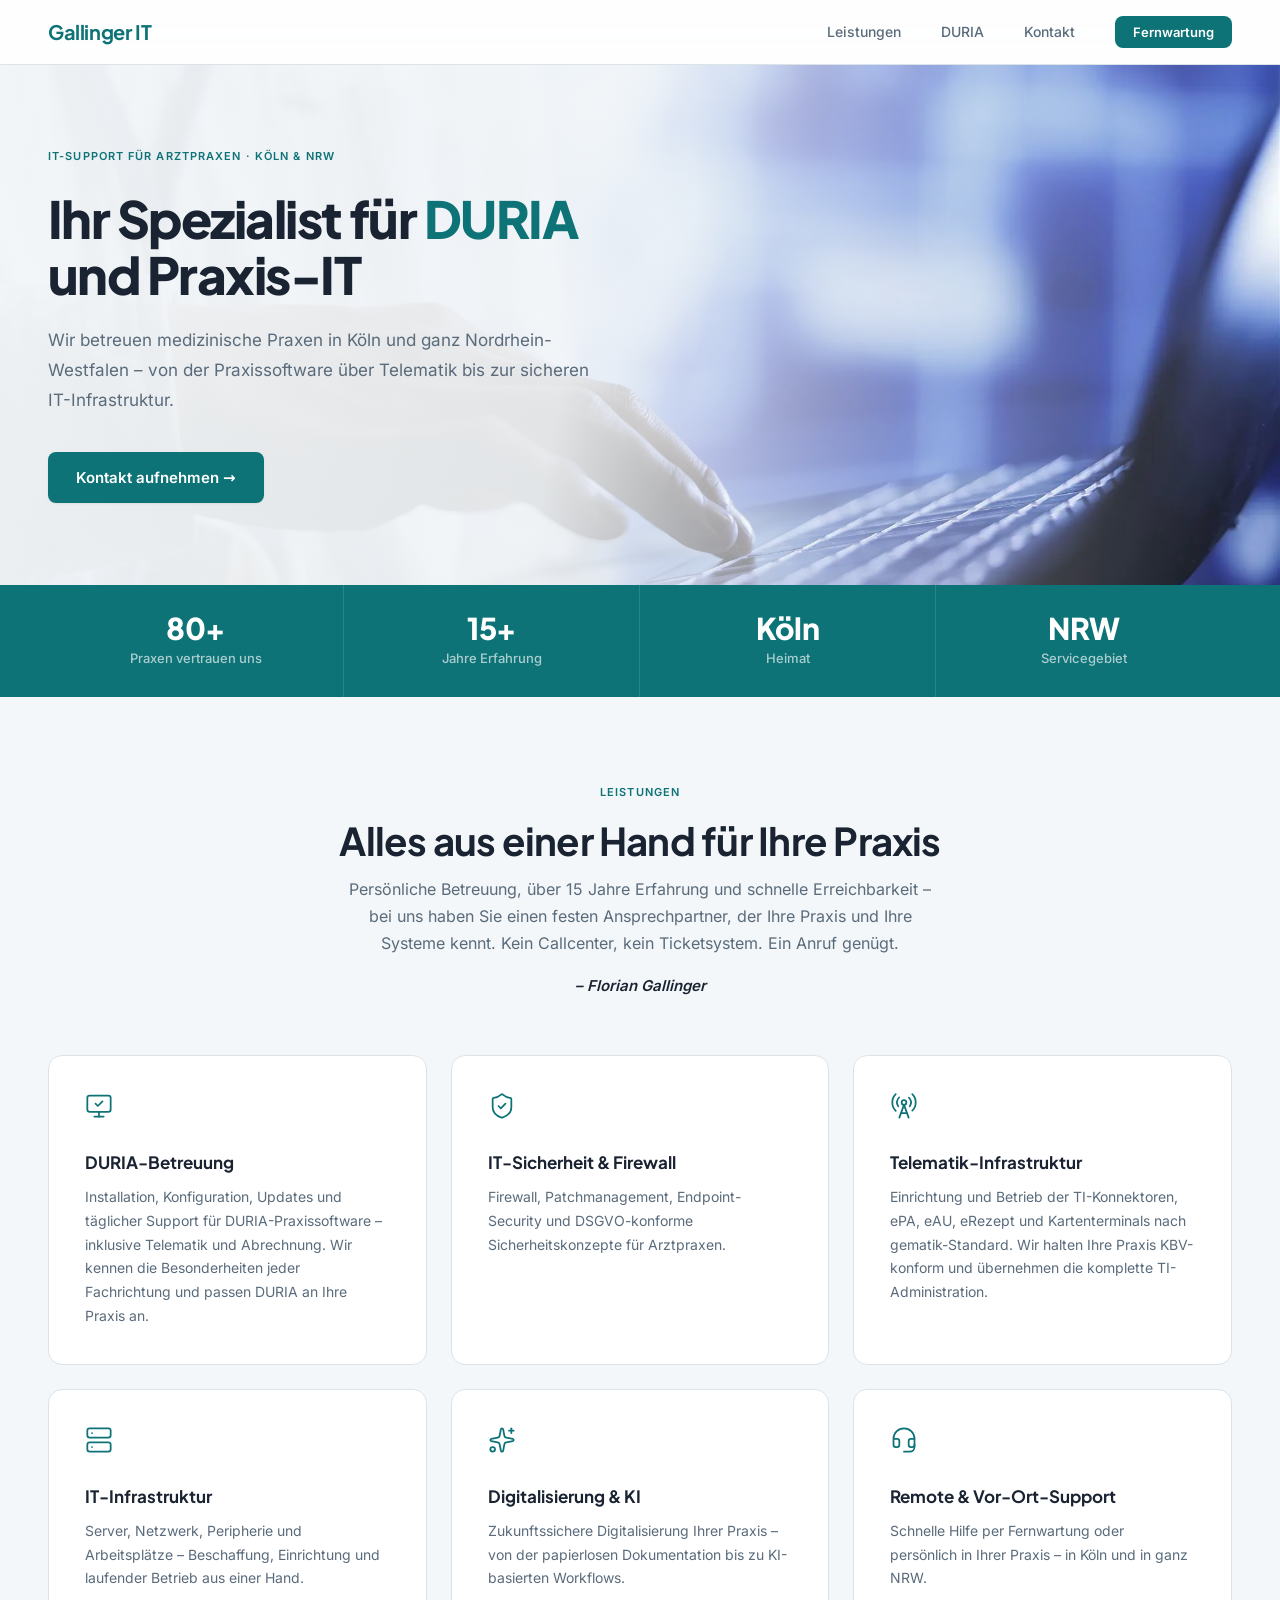
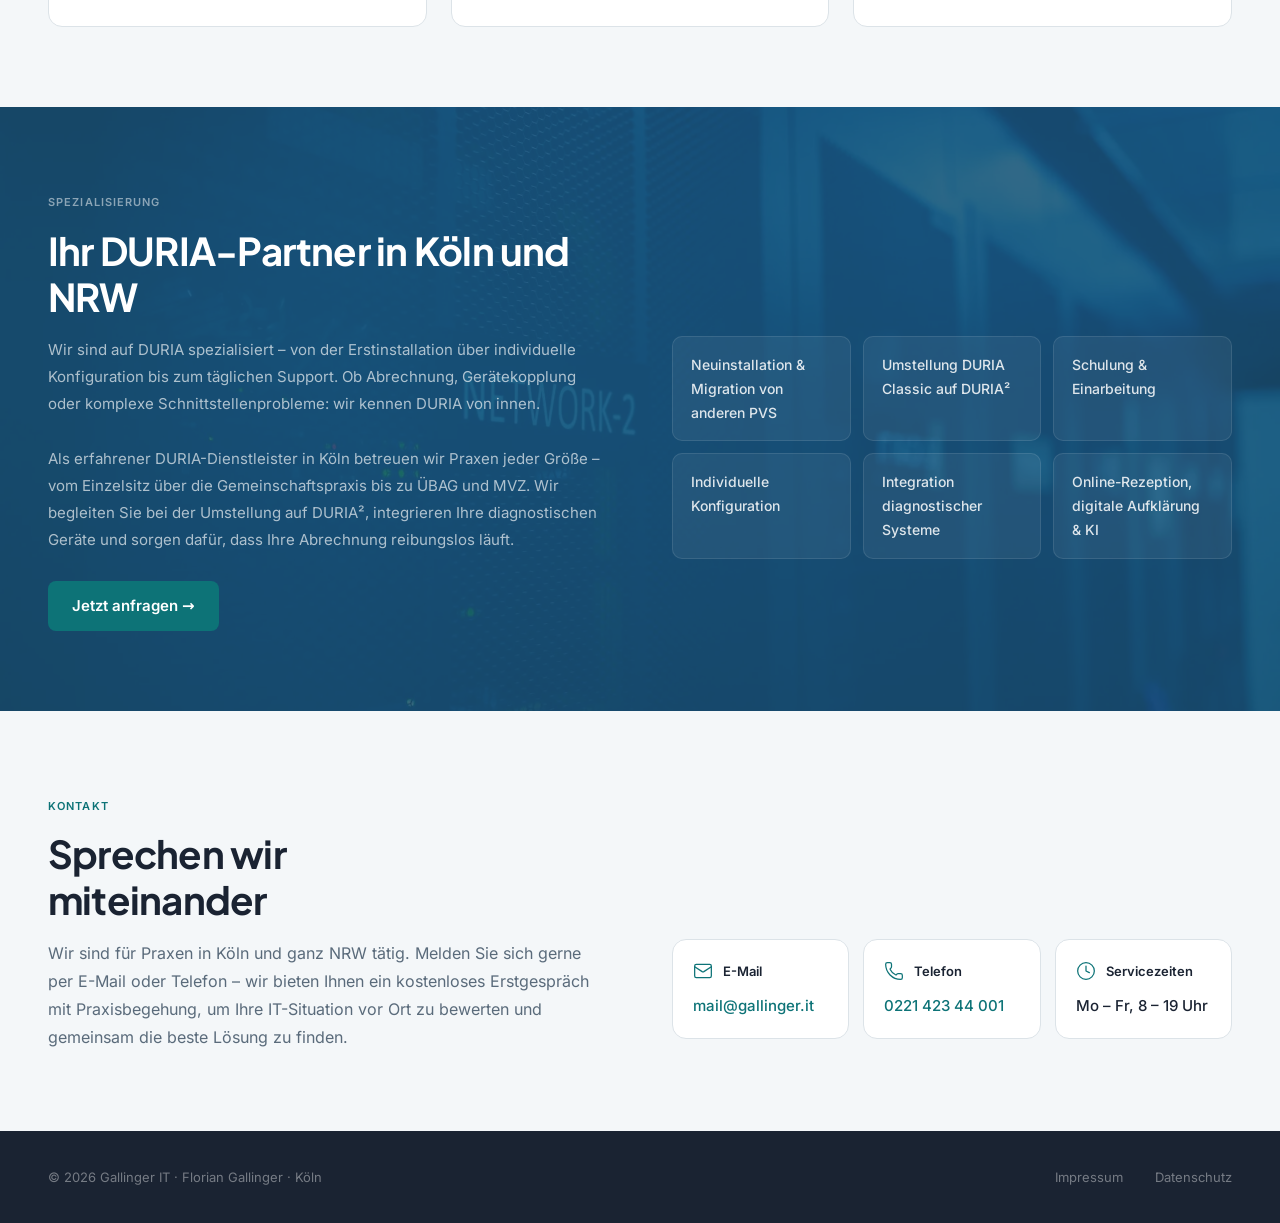
==== index.html @ f31b6881 "Trust Bar: 'Praxen betreut' -> 'Praxen vertrauen uns' Co-Authored-By: Claude Opus 4.6 <noreply@anthr" ====
<!DOCTYPE html>
<html lang="de">
<head>
<meta charset="UTF-8">
<meta name="viewport" content="width=device-width, initial-scale=1.0">
<title>Gallinger IT – DURIA-Spezialist Köln &amp; NRW</title>
<meta name="description" content="IT-Betreuung für Arztpraxen in Köln und ganz NRW. Ihr erfahrener DURIA-Spezialist für Praxissoftware, Telematik und IT-Sicherheit. Ein Anruf genügt.">
<link rel="canonical" href="https://gallinger.it/">
<meta property="og:type" content="website">
<meta property="og:locale" content="de_DE">
<meta property="og:title" content="Gallinger IT – DURIA-Spezialist Köln &amp; NRW">
<meta property="og:description" content="IT-Betreuung für Arztpraxen in Köln und ganz NRW. Ihr erfahrener DURIA-Spezialist für Praxissoftware, Telematik und IT-Sicherheit. Ein Anruf genügt.">
<meta property="og:url" content="https://gallinger.it/">
<meta property="og:image" content="https://gallinger.it/img/hero.jpg">
<meta name="twitter:card" content="summary_large_image">
<meta name="twitter:title" content="Gallinger IT – DURIA-Spezialist Köln &amp; NRW">
<meta name="twitter:description" content="IT-Betreuung für Arztpraxen in Köln und ganz NRW.">
<meta name="twitter:image" content="https://gallinger.it/img/hero.jpg">
<meta name="theme-color" content="#0D7377">
<link rel="icon" href="/favicon.ico" sizes="any">
<link rel="icon" href="/favicon.svg" type="image/svg+xml">
<link rel="preload" href="img/hero.webp" as="image" type="image/webp">
<link rel="preload" href="fonts/pjs-latin.woff2" as="font" type="font/woff2" crossorigin>
<link rel="preload" href="fonts/inter-latin.woff2" as="font" type="font/woff2" crossorigin>
<link rel="stylesheet" href="css/style.css">
<script type="application/ld+json">
{
  "@context": "https://schema.org",
  "@type": "ProfessionalService",
  "name": "Gallinger IT",
  "description": "IT-Betreuung für Arztpraxen in Köln und ganz NRW. Ihr erfahrener DURIA-Spezialist für Praxissoftware, Telematik und IT-Sicherheit. Ein Anruf genügt.",
  "url": "https://gallinger.it",
  "telephone": "+4922142344001",
  "email": "mail@gallinger.it",
  "address": {
    "@type": "PostalAddress",
    "streetAddress": "Neuhöfferstr. 2",
    "addressLocality": "Köln",
    "postalCode": "50679",
    "addressCountry": "DE"
  },
  "areaServed": [
    { "@type": "City", "name": "Köln" },
    { "@type": "State", "name": "Nordrhein-Westfalen" }
  ],
  "openingHoursSpecification": {
    "@type": "OpeningHoursSpecification",
    "dayOfWeek": ["Monday","Tuesday","Wednesday","Thursday","Friday"],
    "opens": "08:00",
    "closes": "19:00"
  },
  "knowsAbout": ["DURIA", "Praxissoftware", "Telematik", "IT-Sicherheit", "ePA", "eRezept", "KBV"]
}
</script>
</head>
<body>

<nav>
  <div class="nav-inner">
    <a class="nav-logo" href="/">Gallinger IT</a>
    <button class="nav-toggle" aria-label="Menü öffnen" aria-expanded="false">
      <svg viewBox="0 0 24 24" fill="none" stroke="currentColor" stroke-width="2" stroke-linecap="round">
        <line x1="3" y1="6" x2="21" y2="6"/>
        <line x1="3" y1="12" x2="21" y2="12"/>
        <line x1="3" y1="18" x2="21" y2="18"/>
      </svg>
    </button>
    <ul class="nav-links">
      <li><a href="#leistungen">Leistungen</a></li>
      <li><a href="#duria">DURIA</a></li>
      <li><a href="#kontakt">Kontakt</a></li>
      <li><a class="nav-cta" href="https://get.teamviewer.com/6xcjs8c" target="_blank" rel="noopener noreferrer">Fernwartung</a></li>
    </ul>
  </div>
</nav>

<!-- HERO – Full-bleed mit Hintergrundbild -->
<section class="hero">
  <div class="hero-bg">
    <picture>
      <source srcset="img/hero.webp" type="image/webp">
      <img src="img/hero.jpg" alt="IT-Support für Arztpraxen in Köln und NRW" loading="eager">
    </picture>
  </div>
  <div class="hero-content">
    <div class="hero-inner">
      <p class="hero-label">IT-Support für Arztpraxen · Köln &amp; NRW</p>
      <h1>Ihr Spezialist für <em>DURIA</em> und Praxis-IT</h1>
      <p class="hero-text">Wir betreuen medizinische Praxen in Köln und ganz Nordrhein-Westfalen – von der Praxissoftware über Telematik bis zur sicheren IT-Infrastruktur.</p>
      <div class="hero-actions">
        <a class="btn-primary" href="mailto:mail@gallinger.it">Kontakt aufnehmen →</a>
      </div>
    </div>
  </div>
</section>

<!-- TRUST BAR – Full-width teal band -->
<div class="trust-bar-wrap">
  <div class="trust-bar">
    <div class="trust-item">
      <div class="trust-num">80+</div>
      <div class="trust-label">Praxen vertrauen uns</div>
    </div>
    <div class="trust-item">
      <div class="trust-num">15+</div>
      <div class="trust-label">Jahre Erfahrung</div>
    </div>
    <div class="trust-item">
      <div class="trust-num">Köln</div>
      <div class="trust-label">Heimat</div>
    </div>
    <div class="trust-item">
      <div class="trust-num">NRW</div>
      <div class="trust-label">Servicegebiet</div>
    </div>
  </div>
</div>

<!-- LEISTUNGEN -->
<div class="section-pad">
  <div class="container">
    <div class="section-header" id="leistungen">
      <p class="section-tag">Leistungen</p>
      <h2 class="section-title">Alles aus einer Hand für Ihre Praxis</h2>
      <p class="section-subtitle">Persönliche Betreuung, über 15 Jahre Erfahrung und schnelle Erreichbarkeit – bei uns haben Sie einen festen Ansprechpartner, der Ihre Praxis und Ihre Systeme kennt. Kein Callcenter, kein Ticketsystem. Ein Anruf genügt.</p>
      <p class="section-signature">– Florian Gallinger</p>
    </div>

    <div class="services-grid">
      <div class="service-card">
        <div class="service-icon"><svg width="24" height="24" viewBox="0 0 24 24" fill="none" stroke="currentColor" stroke-width="2" stroke-linecap="round" stroke-linejoin="round"><path d="m9 10 2 2 4-4"/><rect width="20" height="14" x="2" y="3" rx="2"/><path d="M12 17v4"/><path d="M8 21h8"/></svg></div>
        <h3>DURIA-Betreuung</h3>
        <p>Installation, Konfiguration, Updates und täglicher Support für DURIA-Praxissoftware – inklusive Telematik und Abrechnung. Wir kennen die Besonderheiten jeder Fachrichtung und passen DURIA an Ihre Praxis an.</p>
      </div>
      <div class="service-card">
        <div class="service-icon"><svg width="24" height="24" viewBox="0 0 24 24" fill="none" stroke="currentColor" stroke-width="2" stroke-linecap="round" stroke-linejoin="round"><path d="M20 13c0 5-3.5 7.5-7.66 8.95a1 1 0 0 1-.67-.01C7.5 20.5 4 18 4 13V6a1 1 0 0 1 1-1c2 0 4.5-1.2 6.24-2.72a1.17 1.17 0 0 1 1.52 0C14.51 3.81 17 5 19 5a1 1 0 0 1 1 1z"/><path d="m9 12 2 2 4-4"/></svg></div>
        <h3>IT-Sicherheit &amp; Firewall</h3>
        <p>Firewall, Patchmanagement, Endpoint-Security und DSGVO-konforme Sicherheitskonzepte für Arztpraxen.</p>
      </div>
      <div class="service-card">
        <div class="service-icon"><svg width="24" height="24" viewBox="0 0 24 24" fill="none" stroke="currentColor" stroke-width="2" stroke-linecap="round" stroke-linejoin="round"><path d="M4.9 16.1C1 12.2 1 5.8 4.9 1.9"/><path d="M7.8 4.7a6.14 6.14 0 0 0-.8 7.5"/><circle cx="12" cy="9" r="2"/><path d="M16.2 4.8c2 2 2.26 5.11.8 7.47"/><path d="M19.1 1.9a9.96 9.96 0 0 1 0 14.1"/><path d="M9.5 18h5"/><path d="m8 22 4-11 4 11"/></svg></div>
        <h3>Telematik-Infrastruktur</h3>
        <p>Einrichtung und Betrieb der TI-Konnektoren, ePA, eAU, eRezept und Kartenterminals nach gematik-Standard. Wir halten Ihre Praxis KBV-konform und übernehmen die komplette TI-Administration.</p>
      </div>
      <div class="service-card">
        <div class="service-icon"><svg width="24" height="24" viewBox="0 0 24 24" fill="none" stroke="currentColor" stroke-width="2" stroke-linecap="round" stroke-linejoin="round"><rect width="20" height="8" x="2" y="2" rx="2" ry="2"/><rect width="20" height="8" x="2" y="14" rx="2" ry="2"/><line x1="6" x2="6.01" y1="6" y2="6"/><line x1="6" x2="6.01" y1="18" y2="18"/></svg></div>
        <h3>IT-Infrastruktur</h3>
        <p>Server, Netzwerk, Peripherie und Arbeitsplätze – Beschaffung, Einrichtung und laufender Betrieb aus einer Hand.</p>
      </div>
      <div class="service-card">
        <div class="service-icon"><svg width="24" height="24" viewBox="0 0 24 24" fill="none" stroke="currentColor" stroke-width="2" stroke-linecap="round" stroke-linejoin="round"><path d="M11.017 2.814a1 1 0 0 1 1.966 0l1.051 5.558a2 2 0 0 0 1.594 1.594l5.558 1.051a1 1 0 0 1 0 1.966l-5.558 1.051a2 2 0 0 0-1.594 1.594l-1.051 5.558a1 1 0 0 1-1.966 0l-1.051-5.558a2 2 0 0 0-1.594-1.594l-5.558-1.051a1 1 0 0 1 0-1.966l5.558-1.051a2 2 0 0 0 1.594-1.594z"/><path d="M20 2v4"/><path d="M22 4h-4"/><circle cx="4" cy="20" r="2"/></svg></div>
        <h3>Digitalisierung &amp; KI</h3>
        <p>Zukunftssichere Digitalisierung Ihrer Praxis – von der papierlosen Dokumentation bis zu KI-basierten Workflows.</p>
      </div>
      <div class="service-card">
        <div class="service-icon"><svg width="24" height="24" viewBox="0 0 24 24" fill="none" stroke="currentColor" stroke-width="2" stroke-linecap="round" stroke-linejoin="round"><path d="M3 11h3a2 2 0 0 1 2 2v3a2 2 0 0 1-2 2H5a2 2 0 0 1-2-2v-5Zm0 0a9 9 0 1 1 18 0m0 0v5a2 2 0 0 1-2 2h-1a2 2 0 0 1-2-2v-3a2 2 0 0 1 2-2h3Z"/><path d="M21 16v2a4 4 0 0 1-4 4h-5"/></svg></div>
        <h3>Remote &amp; Vor-Ort-Support</h3>
        <p>Schnelle Hilfe per Fernwartung oder persönlich in Ihrer Praxis – in Köln und in ganz NRW.</p>
      </div>
    </div>
  </div>
</div>

<!-- DURIA – Full-bleed dark section -->
<div class="duria-wrap" id="duria">
  <div class="duria-bg">
    <picture>
      <source srcset="img/duria-bg.webp" type="image/webp">
      <img src="img/duria-bg.jpg" alt="DURIA Praxissoftware – Spezialisierung von Gallinger IT" loading="lazy">
    </picture>
  </div>
  <div class="duria-section">
    <div class="duria-heading">
      <p class="duria-tag">Spezialisierung</p>
      <h2>Ihr DURIA-Partner in Köln und NRW</h2>
    </div>
    <div class="duria-body">
      <p>Wir sind auf DURIA spezialisiert – von der Erstinstallation über individuelle Konfiguration bis zum täglichen Support. Ob Abrechnung, Gerätekopplung oder komplexe Schnittstellenprobleme: wir kennen DURIA von innen.</p>
      <p>Als erfahrener DURIA-Dienstleister in Köln betreuen wir Praxen jeder Größe – vom Einzelsitz über die Gemeinschaftspraxis bis zu ÜBAG und MVZ. Wir begleiten Sie bei der Umstellung auf DURIA², integrieren Ihre diagnostischen Geräte und sorgen dafür, dass Ihre Abrechnung reibungslos läuft.</p>
      <a class="duria-cta" href="mailto:mail@gallinger.it">Jetzt anfragen →</a>
    </div>
    <div class="duria-pills">
      <div class="duria-pill">Neuinstallation &amp; Migration von anderen PVS</div>
      <div class="duria-pill">Umstellung DURIA Classic auf DURIA²</div>
      <div class="duria-pill">Schulung &amp; Einarbeitung</div>
      <div class="duria-pill">Individuelle Konfiguration</div>
      <div class="duria-pill">Integration diagnostischer Systeme</div>
      <div class="duria-pill">Online-Rezeption, digitale Aufklärung &amp; KI</div>
    </div>
  </div>
</div>

<!-- KONTAKT -->
<div class="section-pad">
  <div class="container">
    <div class="contact-section" id="kontakt">
      <div class="contact-heading">
        <p class="section-tag">Kontakt</p>
        <h2>Sprechen wir<br>miteinander</h2>
      </div>
      <div class="contact-body">
        <p class="contact-intro">Wir sind für Praxen in Köln und ganz NRW tätig. Melden Sie sich gerne per E-Mail oder Telefon – wir bieten Ihnen ein kostenloses Erstgespräch mit Praxisbegehung, um Ihre IT-Situation vor Ort zu bewerten und gemeinsam die beste Lösung zu finden.</p>
      </div>
      <div class="contact-items">
        <div class="contact-item">
          <div class="contact-item-header">
            <div class="contact-item-icon"><svg width="24" height="24" viewBox="0 0 24 24" fill="none" stroke="currentColor" stroke-width="2" stroke-linecap="round" stroke-linejoin="round"><path d="m22 7-8.991 5.727a2 2 0 0 1-2.009 0L2 7"/><rect x="2" y="4" width="20" height="16" rx="2"/></svg></div>
            <div class="contact-item-label">E-Mail</div>
          </div>
          <div class="contact-item-value"><a href="mailto:mail@gallinger.it">mail@gallinger.it</a></div>
        </div>
        <div class="contact-item">
          <div class="contact-item-header">
            <div class="contact-item-icon"><svg width="24" height="24" viewBox="0 0 24 24" fill="none" stroke="currentColor" stroke-width="2" stroke-linecap="round" stroke-linejoin="round"><path d="M13.832 16.568a1 1 0 0 0 1.213-.303l.355-.465A2 2 0 0 1 17 15h3a2 2 0 0 1 2 2v3a2 2 0 0 1-2 2A18 18 0 0 1 2 4a2 2 0 0 1 2-2h3a2 2 0 0 1 2 2v3a2 2 0 0 1-.8 1.6l-.468.351a1 1 0 0 0-.292 1.233 14 14 0 0 0 6.392 6.384"/></svg></div>
            <div class="contact-item-label">Telefon</div>
          </div>
          <div class="contact-item-value"><a href="tel:+4922142344001">0221 423 44 001</a></div>
        </div>
        <div class="contact-item">
          <div class="contact-item-header">
            <div class="contact-item-icon"><svg width="24" height="24" viewBox="0 0 24 24" fill="none" stroke="currentColor" stroke-width="2" stroke-linecap="round" stroke-linejoin="round"><circle cx="12" cy="12" r="10"/><path d="M12 6v6l4 2"/></svg></div>
            <div class="contact-item-label">Servicezeiten</div>
          </div>
          <div class="contact-item-value">Mo – Fr, 8 – 19 Uhr</div>
        </div>
      </div>
    </div>
  </div>
</div>

<footer>
  <div class="footer-inner">
    <p>© 2026 Gallinger IT · Florian Gallinger · Köln</p>
    <ul class="footer-links">
      <li><a href="impressum.html">Impressum</a></li>
      <li><a href="datenschutz.html">Datenschutz</a></li>
    </ul>
  </div>
</footer>

<script>
  const toggle = document.querySelector('.nav-toggle');
  const links = document.querySelector('.nav-links');
  toggle.addEventListener('click', () => {
    const open = links.classList.toggle('open');
    toggle.setAttribute('aria-expanded', open);
  });
  links.querySelectorAll('a').forEach(a => {
    a.addEventListener('click', () => {
      links.classList.remove('open');
      toggle.setAttribute('aria-expanded', 'false');
    });
  });
</script>

</body>
</html>
---- css/style.css ----
/* Local Fonts – DSGVO-konform, kein Google-Server-Kontakt */
@font-face {
  font-family: 'Plus Jakarta Sans';
  font-style: normal;
  font-weight: 400 800;
  font-display: swap;
  src: url('../fonts/pjs-latin-ext.woff2') format('woff2');
  unicode-range: U+0100-02BA, U+02BD-02C5, U+02C7-02CC, U+02CE-02D7, U+02DD-02FF, U+0304, U+0308, U+0329, U+1D00-1DBF, U+1E00-1E9F, U+1EF2-1EFF, U+2020, U+20A0-20AB, U+20AD-20C0, U+2113, U+2C60-2C7F, U+A720-A7FF;
}
@font-face {
  font-family: 'Plus Jakarta Sans';
  font-style: normal;
  font-weight: 400 800;
  font-display: swap;
  src: url('../fonts/pjs-latin.woff2') format('woff2');
  unicode-range: U+0000-00FF, U+0131, U+0152-0153, U+02BB-02BC, U+02C6, U+02DA, U+02DC, U+0304, U+0308, U+0329, U+2000-206F, U+20AC, U+2122, U+2191, U+2193, U+2212, U+2215, U+FEFF, U+FFFD;
}
@font-face {
  font-family: 'Inter';
  font-style: normal;
  font-weight: 400 600;
  font-display: swap;
  src: url('../fonts/inter-latin-ext.woff2') format('woff2');
  unicode-range: U+0100-02BA, U+02BD-02C5, U+02C7-02CC, U+02CE-02D7, U+02DD-02FF, U+0304, U+0308, U+0329, U+1D00-1DBF, U+1E00-1E9F, U+1EF2-1EFF, U+2020, U+20A0-20AB, U+20AD-20C0, U+2113, U+2C60-2C7F, U+A720-A7FF;
}
@font-face {
  font-family: 'Inter';
  font-style: normal;
  font-weight: 400 600;
  font-display: swap;
  src: url('../fonts/inter-latin.woff2') format('woff2');
  unicode-range: U+0000-00FF, U+0131, U+0152-0153, U+02BB-02BC, U+02C6, U+02DA, U+02DC, U+0304, U+0308, U+0329, U+2000-206F, U+20AC, U+2122, U+2191, U+2193, U+2212, U+2215, U+FEFF, U+FFFD;
}

*, *::before, *::after { box-sizing: border-box; margin: 0; padding: 0; }

:root {
  /* OP-Teal Palette */
  --primary: #0D7377;
  --primary-dark: #065A5E;
  --primary-light: #E0F5F5;
  --secondary: #1B4F72;

  /* Neutrals */
  --ink: #1A2332;
  --ink-muted: #5A6B7B;
  --ink-faint: #8E9BAA;
  --bg: #F4F7F9;
  --bg-card: #ffffff;
  --rule: #DCE3E8;

  /* Typography */
  --heading: 'Plus Jakarta Sans', system-ui, sans-serif;
  --body: 'Inter', system-ui, sans-serif;
  --max: 1440px;

  /* Effects */
  --shadow-sm: 0 1px 3px rgba(0,0,0,0.04), 0 1px 2px rgba(0,0,0,0.03);
  --shadow-md: 0 4px 20px rgba(0,0,0,0.06);
  --shadow-lg: 0 12px 40px rgba(0,0,0,0.08);
  --shadow-teal: 0 4px 20px rgba(13,115,119,0.15);
  --radius: 14px;
  --radius-sm: 8px;
  --transition: 0.25s ease;
}

html { scroll-behavior: smooth; }

body {
  font-family: var(--body);
  background: var(--bg);
  color: var(--ink);
  font-size: 16px;
  line-height: 1.7;
  -webkit-font-smoothing: antialiased;
  -moz-osx-font-smoothing: grayscale;
}

.container {
  max-width: var(--max);
  margin: 0 auto;
  padding: 0 3rem;
}

/* ============================================
   NAV
   ============================================ */
nav {
  position: sticky;
  top: 0;
  background: rgba(255,255,255,0.88);
  backdrop-filter: blur(20px);
  -webkit-backdrop-filter: blur(20px);
  border-bottom: 1px solid var(--rule);
  z-index: 100;
}

.nav-inner {
  max-width: var(--max);
  margin: 0 auto;
  padding: 0 3rem;
  display: flex;
  align-items: center;
  justify-content: space-between;
  height: 64px;
}

.nav-logo {
  font-family: var(--heading);
  font-size: 20px;
  font-weight: 700;
  color: var(--primary);
  text-decoration: none;
  letter-spacing: -0.02em;
}

.nav-links {
  display: flex;
  gap: 2.5rem;
  list-style: none;
  align-items: center;
}

.nav-links a {
  font-size: 14px;
  font-weight: 500;
  color: var(--ink-muted);
  text-decoration: none;
  transition: color var(--transition);
}

.nav-links a:hover { color: var(--primary); }

.nav-cta {
  font-size: 13px !important;
  font-weight: 600 !important;
  color: #fff !important;
  background: var(--primary);
  padding: 8px 18px;
  border-radius: var(--radius-sm);
  transition: background var(--transition), transform var(--transition), box-shadow var(--transition) !important;
  border: none;
}

.nav-cta:hover {
  background: var(--primary-dark);
  color: #fff !important;
  transform: translateY(-1px);
  box-shadow: var(--shadow-teal);
}

.nav-toggle {
  display: none;
  background: none;
  border: none;
  cursor: pointer;
  padding: 4px;
  color: var(--ink);
}

.nav-toggle svg {
  width: 24px;
  height: 24px;
  display: block;
}

/* ============================================
   HERO – Full-bleed with image background
   ============================================ */
.hero {
  position: relative;
  min-height: 520px;
  display: flex;
  align-items: center;
  overflow: hidden;
}

.hero-bg {
  position: absolute;
  inset: 0;
  z-index: 0;
}

.hero-bg img {
  width: 100%;
  height: 100%;
  object-fit: cover;
}

.hero-bg::after {
  content: '';
  position: absolute;
  inset: 0;
  background: linear-gradient(100deg, rgba(244,247,249,0.97) 0%, rgba(244,247,249,0.92) 45%, rgba(244,247,249,0.4) 70%, transparent 100%);
}

.hero-content {
  position: relative;
  z-index: 1;
  max-width: var(--max);
  margin: 0 auto;
  padding: 5rem 3rem;
  width: 100%;
}

.hero-inner {
  max-width: 560px;
}

.hero-label {
  font-size: 11px;
  font-weight: 600;
  letter-spacing: 0.1em;
  text-transform: uppercase;
  color: var(--primary);
  margin-bottom: 1.5rem;
}

.hero h1 {
  font-family: var(--heading);
  font-size: clamp(2.25rem, 4vw, 3.5rem);
  font-weight: 800;
  line-height: 1.1;
  letter-spacing: -0.03em;
  margin-bottom: 1.5rem;
  color: var(--ink);
}

.hero h1 em {
  font-style: normal;
  color: var(--primary);
}

.hero-text {
  font-size: 17px;
  color: var(--ink-muted);
  font-weight: 400;
  line-height: 1.75;
  margin-bottom: 2.25rem;
}

.hero-actions {
  display: flex;
  gap: 1rem;
  align-items: center;
  flex-wrap: wrap;
}

.btn-primary {
  display: inline-flex;
  align-items: center;
  gap: 8px;
  background: var(--primary);
  color: #fff;
  font-family: var(--body);
  font-size: 15px;
  font-weight: 600;
  padding: 13px 28px;
  border-radius: var(--radius-sm);
  text-decoration: none;
  transition: background var(--transition), transform var(--transition), box-shadow var(--transition);
  box-shadow: var(--shadow-sm);
  border: none;
  cursor: pointer;
}

.btn-primary:hover {
  background: var(--primary-dark);
  transform: translateY(-2px);
  box-shadow: var(--shadow-teal);
}

.btn-secondary {
  font-size: 15px;
  font-weight: 500;
  color: var(--ink-muted);
  text-decoration: none;
  border-bottom: 1.5px solid var(--rule);
  padding-bottom: 2px;
  transition: color var(--transition), border-color var(--transition);
}

.btn-secondary:hover {
  color: var(--primary);
  border-color: var(--primary);
}

/* ============================================
   TRUST BAR – Full-width teal band
   ============================================ */
.trust-bar-wrap {
  background: var(--primary);
}

.trust-bar {
  max-width: var(--max);
  margin: 0 auto;
  padding: 0 3rem;
  display: grid;
  grid-template-columns: repeat(4, 1fr);
  gap: 0;
}

.trust-item {
  padding: 1.75rem 2rem;
  text-align: center;
  border-right: 1px solid rgba(255,255,255,0.12);
}

.trust-item:last-child { border-right: none; }

.trust-num {
  font-family: var(--heading);
  font-size: 30px;
  font-weight: 800;
  color: #fff;
  line-height: 1;
  margin-bottom: 4px;
  letter-spacing: -0.02em;
}

.trust-label {
  font-size: 13px;
  color: rgba(255,255,255,0.65);
  font-weight: 500;
}

/* ============================================
   SECTION HEADINGS
   ============================================ */
.section-header {
  text-align: center;
  margin-bottom: 3.5rem;
}

.section-tag {
  display: inline-flex;
  align-items: center;
  gap: 6px;
  font-size: 11px;
  font-weight: 600;
  letter-spacing: 0.1em;
  text-transform: uppercase;
  color: var(--primary);
  margin-bottom: 1rem;
}


.section-title {
  font-family: var(--heading);
  font-size: clamp(1.75rem, 3vw, 2.5rem);
  font-weight: 700;
  color: var(--ink);
  letter-spacing: -0.02em;
  line-height: 1.2;
}

.section-subtitle {
  font-size: 16px;
  color: var(--ink-muted);
  margin-top: 0.75rem;
  max-width: 600px;
  margin-left: auto;
  margin-right: auto;
  line-height: 1.7;
}

.section-signature {
  font-size: 15px;
  color: var(--ink);
  margin-top: 1rem;
  font-weight: 600;
  font-style: italic;
}

/* ============================================
   SERVICES – Wide 3-col cards
   ============================================ */
.services-grid {
  display: grid;
  grid-template-columns: repeat(3, 1fr);
  gap: 24px;
  margin-bottom: 0;
}

.service-card {
  background: var(--bg-card);
  border: 1px solid var(--rule);
  border-radius: var(--radius);
  padding: 2.25rem;
  transition: transform var(--transition), box-shadow var(--transition), border-color var(--transition);
}

.service-card:hover {
  transform: translateY(-4px);
  box-shadow: var(--shadow-md);
  border-color: transparent;
}

.service-icon {
  margin-bottom: 1.25rem;
  color: var(--primary);
}

.service-icon svg {
  width: 28px;
  height: 28px;
  stroke-width: 1.5;
}


.service-card h3 {
  font-family: var(--heading);
  font-size: 17px;
  font-weight: 700;
  margin-bottom: 0.5rem;
  color: var(--ink);
}

.service-card p {
  font-size: 14px;
  color: var(--ink-muted);
  line-height: 1.7;
}

/* ============================================
   DURIA – Full-bleed dark section
   ============================================ */
.duria-wrap {
  background: var(--secondary);
  position: relative;
  overflow: hidden;
}

.duria-bg {
  position: absolute;
  inset: 0;
  z-index: 0;
}

.duria-bg img {
  width: 100%;
  height: 100%;
  object-fit: cover;
  opacity: 0.15;
}

.duria-section {
  position: relative;
  z-index: 1;
  max-width: var(--max);
  margin: 0 auto;
  padding: 5rem 3rem;
  display: grid;
  grid-template-columns: 1fr 1fr;
  grid-template-rows: auto 1fr;
  gap: 0 4rem;
}

.duria-heading {
  grid-column: 1;
}

.duria-body {
  grid-column: 1;
}

.duria-pills {
  display: grid;
  grid-template-columns: repeat(3, 1fr);
  gap: 12px;
  grid-column: 2;
  grid-row: 2;
  align-self: start;
}

.duria-tag {
  display: inline-flex;
  align-items: center;
  gap: 6px;
  font-size: 11px;
  font-weight: 600;
  letter-spacing: 0.1em;
  text-transform: uppercase;
  color: rgba(255,255,255,0.5);
  margin-bottom: 1rem;
}

.duria-section h2 {
  font-family: var(--heading);
  font-size: clamp(1.75rem, 3vw, 2.5rem);
  font-weight: 700;
  color: #fff;
  line-height: 1.2;
  margin-bottom: 1rem;
  letter-spacing: -0.02em;
}

.duria-section p:not(.duria-tag) {
  font-size: 15px;
  color: rgba(255,255,255,0.65);
  line-height: 1.8;
  margin-bottom: 1.75rem;
}

.duria-cta {
  display: inline-flex;
  align-items: center;
  gap: 8px;
  color: #fff;
  font-size: 15px;
  font-weight: 600;
  text-decoration: none;
  background: var(--primary);
  padding: 12px 24px;
  border-radius: var(--radius-sm);
  transition: background var(--transition), transform var(--transition), box-shadow var(--transition);
}

.duria-cta:hover {
  background: var(--primary-dark);
  transform: translateY(-2px);
  box-shadow: var(--shadow-teal);
}

.duria-pill {
  background: rgba(255,255,255,0.06);
  border: 1px solid rgba(255,255,255,0.1);
  border-radius: 10px;
  padding: 16px 18px;
  font-size: 14px;
  font-weight: 500;
  color: rgba(255,255,255,0.85);
  display: flex;
  align-items: flex-start;
  gap: 10px;
  transition: background var(--transition), border-color var(--transition), transform var(--transition);
}

.duria-pill:hover {
  background: rgba(255,255,255,0.12);
  border-color: rgba(255,255,255,0.22);
  transform: translateY(-2px);
}


/* ============================================
   CONTACT – Wide layout
   ============================================ */
.contact-section {
  display: grid;
  grid-template-columns: 1fr 1fr;
  grid-template-rows: auto 1fr;
  gap: 0 4rem;
}

.contact-heading {
  grid-column: 1;
}

.contact-body {
  grid-column: 1;
}

.contact-items {
  display: grid;
  grid-template-columns: repeat(3, 1fr);
  gap: 14px;
  grid-column: 2;
  grid-row: 2;
  align-self: start;
}

.contact-section h2 {
  font-family: var(--heading);
  font-size: clamp(1.75rem, 3vw, 2.5rem);
  font-weight: 700;
  line-height: 1.2;
  margin-bottom: 1rem;
  color: var(--ink);
  letter-spacing: -0.02em;
}

.contact-intro {
  font-size: 16px;
  color: var(--ink-muted);
  line-height: 1.75;
  font-weight: 400;
}

.contact-item {
  display: flex;
  flex-direction: column;
  gap: 10px;
  padding: 20px;
  background: var(--bg-card);
  border: 1px solid var(--rule);
  border-radius: var(--radius);
  transition: box-shadow var(--transition), transform var(--transition), border-color var(--transition);
}

.contact-item-header {
  display: flex;
  align-items: center;
  gap: 10px;
}

.contact-item:hover {
  box-shadow: var(--shadow-md);
  transform: translateY(-2px);
  border-color: transparent;
}

.contact-item-icon {
  color: var(--primary);
  flex-shrink: 0;
  display: flex;
}

.contact-item-icon svg {
  width: 20px;
  height: 20px;
  stroke-width: 1.5;
}

.contact-item-label {
  font-size: 13px;
  font-weight: 600;
  color: var(--ink);
}

.contact-item-value {
  font-size: 15px;
  font-weight: 500;
  color: var(--ink);
}

.contact-item-value a {
  color: var(--primary);
  text-decoration: none;
  transition: color var(--transition);
}

.contact-item-value a:hover {
  color: var(--primary-dark);
}

/* ============================================
   FOOTER
   ============================================ */
footer {
  background: var(--ink);
  margin-top: 0;
}

.footer-inner {
  max-width: var(--max);
  margin: 0 auto;
  padding: 2rem 3rem;
  display: flex;
  justify-content: space-between;
  align-items: center;
}

footer p {
  font-size: 13px;
  color: rgba(255,255,255,0.4);
}

.footer-links {
  display: flex;
  gap: 2rem;
  list-style: none;
}

.footer-links a {
  font-size: 13px;
  color: rgba(255,255,255,0.4);
  text-decoration: none;
  transition: color var(--transition);
}

.footer-links a:hover { color: #fff; }

/* ============================================
   PROSE PAGES
   ============================================ */
.prose-page {
  padding: 4rem 0 5rem;
}

.prose-page h1 {
  font-family: var(--heading);
  font-size: 2.5rem;
  font-weight: 700;
  line-height: 1.15;
  letter-spacing: -0.02em;
  margin-bottom: 2.5rem;
  color: var(--ink);
}

.prose-page h2 {
  font-family: var(--heading);
  font-size: 16px;
  font-weight: 600;
  color: var(--ink);
  margin: 2rem 0 0.5rem;
}

.prose-page p {
  font-size: 15px;
  color: var(--ink-muted);
  line-height: 1.75;
  margin-bottom: 0.75rem;
}

.prose-page a {
  color: var(--primary);
  text-decoration: none;
}

.prose-page a:hover { text-decoration: underline; }

hr.rule {
  border: none;
  border-top: 1px solid var(--rule);
  margin: 2rem 0;
}

/* ============================================
   SPACING SECTIONS
   ============================================ */
.section-pad {
  padding: 5rem 0;
}

/* ============================================
   RESPONSIVE: TABLET
   ============================================ */
@media (max-width: 900px) {
  .nav-toggle { display: block; }

  .nav-links {
    display: none;
    position: absolute;
    top: 64px;
    left: 0;
    right: 0;
    background: rgba(255,255,255,0.97);
    backdrop-filter: blur(20px);
    -webkit-backdrop-filter: blur(20px);
    border-bottom: 1px solid var(--rule);
    flex-direction: column;
    padding: 1.5rem 2rem;
    gap: 1.25rem;
  }

  .nav-links.open { display: flex; }
  .nav-links li { width: 100%; }

  .nav-links a {
    font-size: 16px;
    display: block;
    padding: 4px 0;
  }

  .nav-cta {
    text-align: center;
    display: block !important;
    padding: 12px 18px !important;
    font-size: 15px !important;
  }

  .container { padding: 0 2rem; }
  .nav-inner { padding: 0 2rem; }
  .hero-content { padding: 4rem 2rem; }
  .trust-bar { padding: 0 2rem; }
  .duria-section { padding: 4rem 2rem; }
  .footer-inner { padding: 2rem; }

  .hero { min-height: 420px; }

  .hero-bg::after {
    background: linear-gradient(180deg, rgba(244,247,249,0.95) 0%, rgba(244,247,249,0.85) 60%, rgba(244,247,249,0.5) 100%);
  }

  .trust-bar {
    grid-template-columns: repeat(2, 1fr);
  }

  .trust-item { border-right: none; }
  .trust-item:nth-child(odd) { border-right: 1px solid rgba(255,255,255,0.12); }
  .trust-item:nth-child(-n+2) { border-bottom: 1px solid rgba(255,255,255,0.12); }

  .services-grid {
    grid-template-columns: repeat(2, 1fr);
  }

  .duria-section {
    grid-template-columns: 1fr;
    grid-template-rows: auto;
    gap: 2.5rem;
  }

  .duria-heading,
  .duria-body,
  .duria-pills {
    grid-column: 1;
    grid-row: auto;
  }

  .duria-pills {
    grid-template-columns: 1fr 1fr;
  }

  .contact-section {
    grid-template-columns: 1fr;
    grid-template-rows: auto;
    gap: 2rem;
  }

  .contact-heading,
  .contact-body,
  .contact-items {
    grid-column: 1;
    grid-row: auto;
  }

  .contact-items {
    grid-template-columns: 1fr;
  }

  .footer-inner {
    flex-direction: column;
    gap: 0.75rem;
    text-align: center;
  }
}

/* ============================================
   RESPONSIVE: MOBILE
   ============================================ */
@media (max-width: 540px) {
  .container { padding: 0 1.25rem; }
  .nav-inner { padding: 0 1.25rem; }
  .hero-content { padding: 3rem 1.25rem; }
  .trust-bar { padding: 0; }
  .duria-section { padding: 3rem 1.25rem; }
  .footer-inner { padding: 1.5rem 1.25rem; }

  .section-pad { padding: 3.5rem 0; }

  .hero { min-height: 380px; }
  .hero h1 { font-size: 1.75rem; }

  .trust-num { font-size: 24px; }
  .trust-item { padding: 1.25rem 1rem; }

  .services-grid {
    grid-template-columns: 1fr;
    gap: 12px;
  }

  .service-card { padding: 1.75rem; }

  .contact-items {
    grid-template-columns: 1fr;
  }

  .prose-page h1 { font-size: 1.75rem; }
}
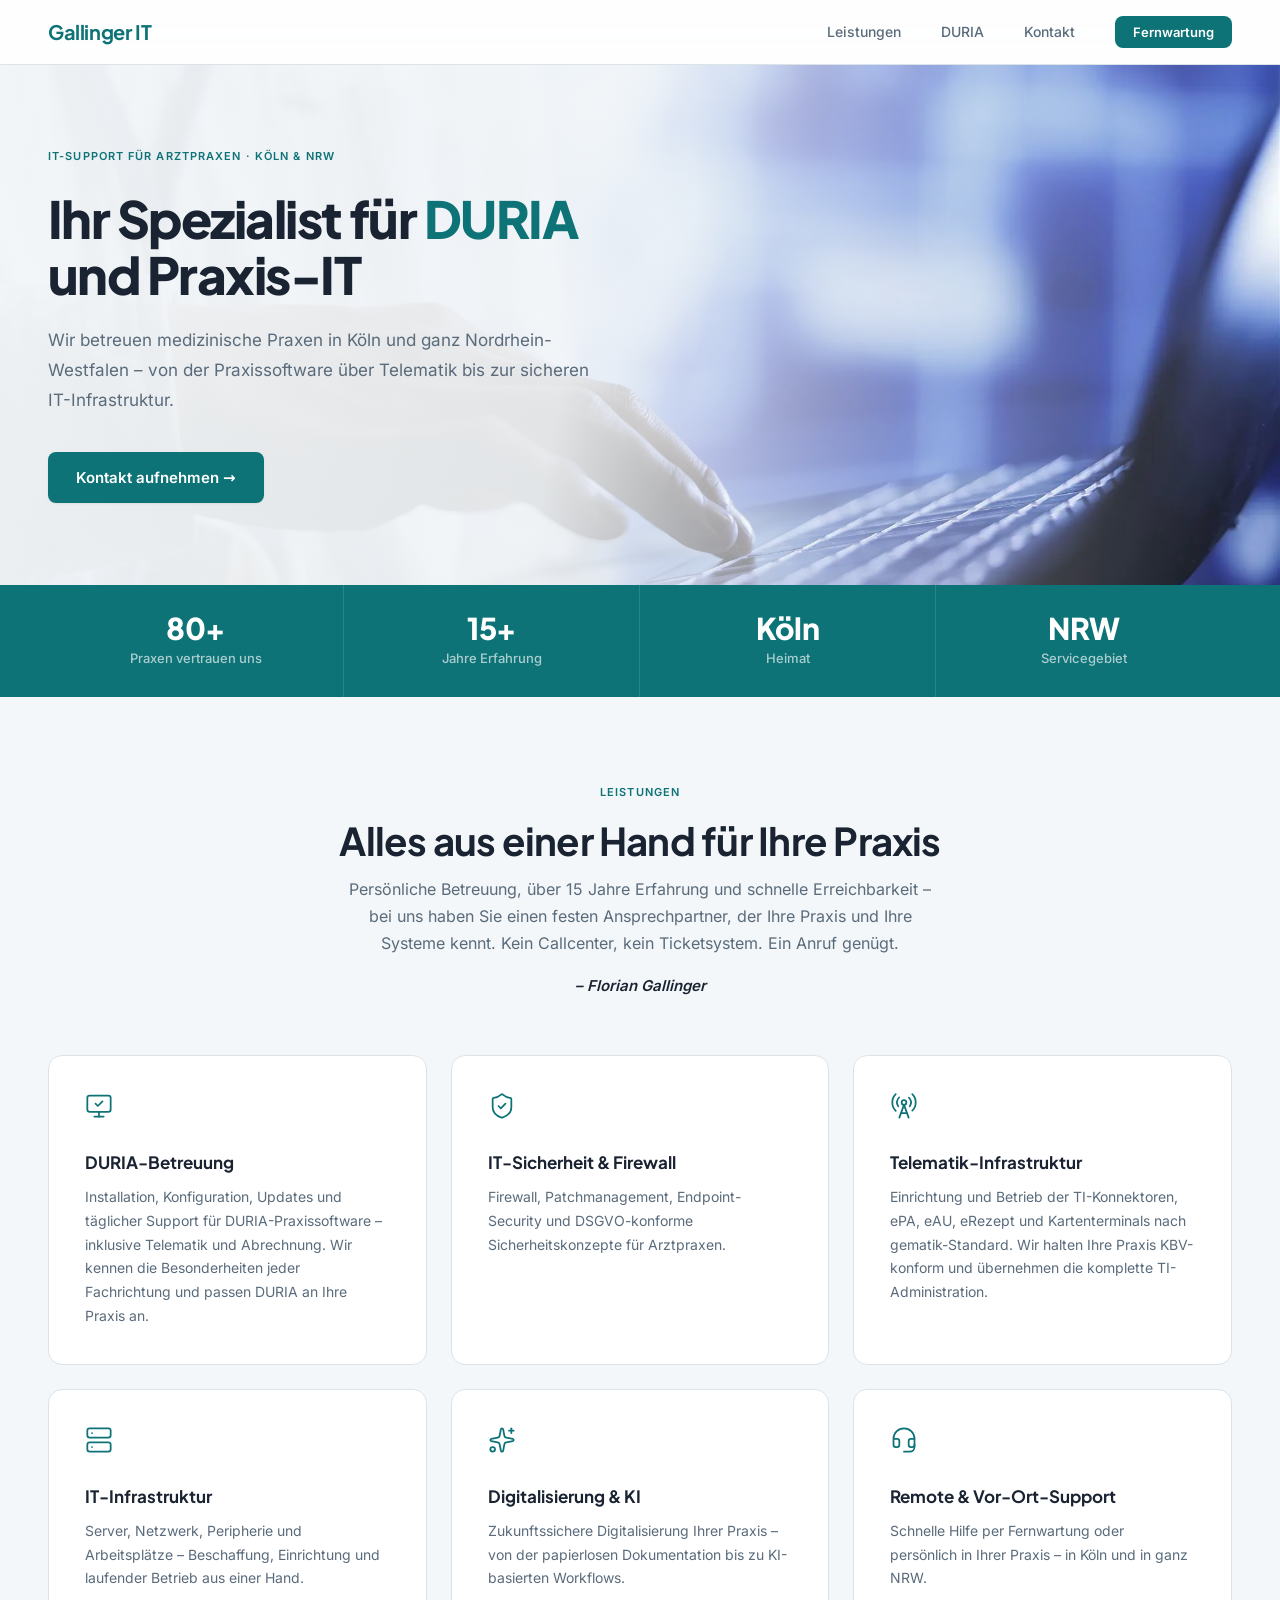
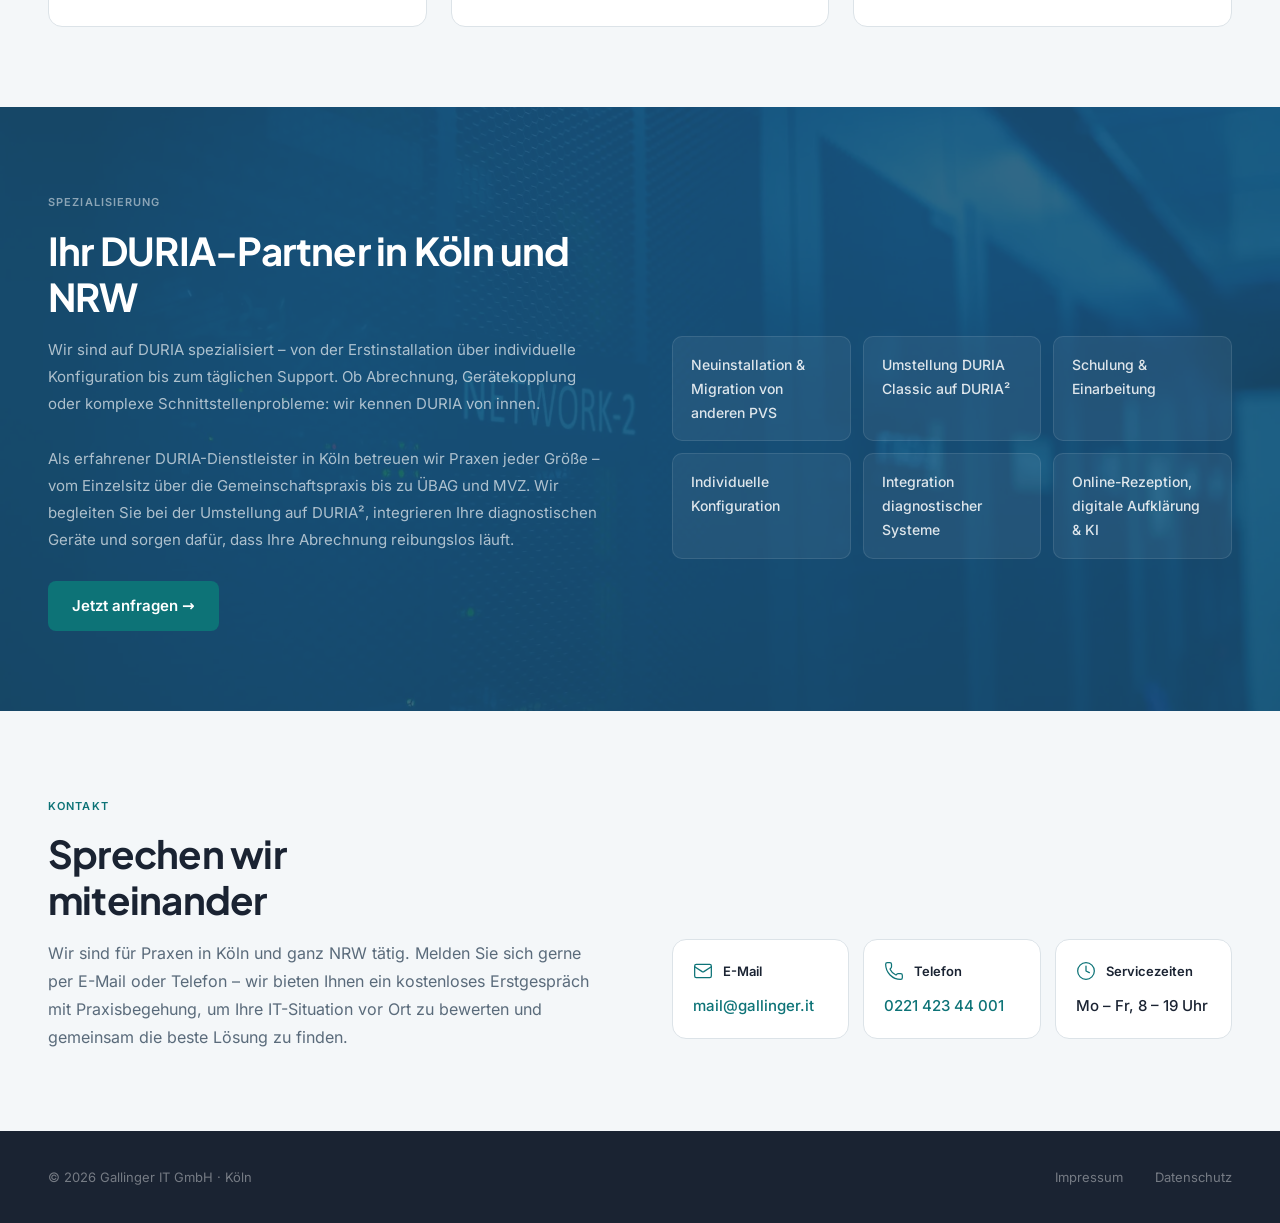
==== commit 9f25718f: "Pflichtangaben auf Gallinger IT GmbH umgestellt (Impressum, Datenschutz, Fußzeilen, Briefkopf, HRB 1" ====
--- a/index.html
+++ b/index.html
@@ -28,6 +28,7 @@
   "@context": "https://schema.org",
   "@type": "ProfessionalService",
   "name": "Gallinger IT",
+  "legalName": "Gallinger IT GmbH",
   "description": "IT-Betreuung für Arztpraxen in Köln und ganz NRW. Ihr erfahrener DURIA-Spezialist für Praxissoftware, Telematik und IT-Sicherheit. Ein Anruf genügt.",
   "url": "https://gallinger.it",
   "telephone": "+4922142344001",
@@ -230,10 +231,10 @@
 
 <footer>
   <div class="footer-inner">
-    <p>© 2026 Gallinger IT · Florian Gallinger · Köln</p>
+    <p>© 2026 Gallinger IT GmbH · Köln</p>
     <ul class="footer-links">
-      <li><a href="impressum.html">Impressum</a></li>
-      <li><a href="datenschutz.html">Datenschutz</a></li>
+      <li><a href="/impressum">Impressum</a></li>
+      <li><a href="/datenschutz">Datenschutz</a></li>
     </ul>
   </div>
 </footer>
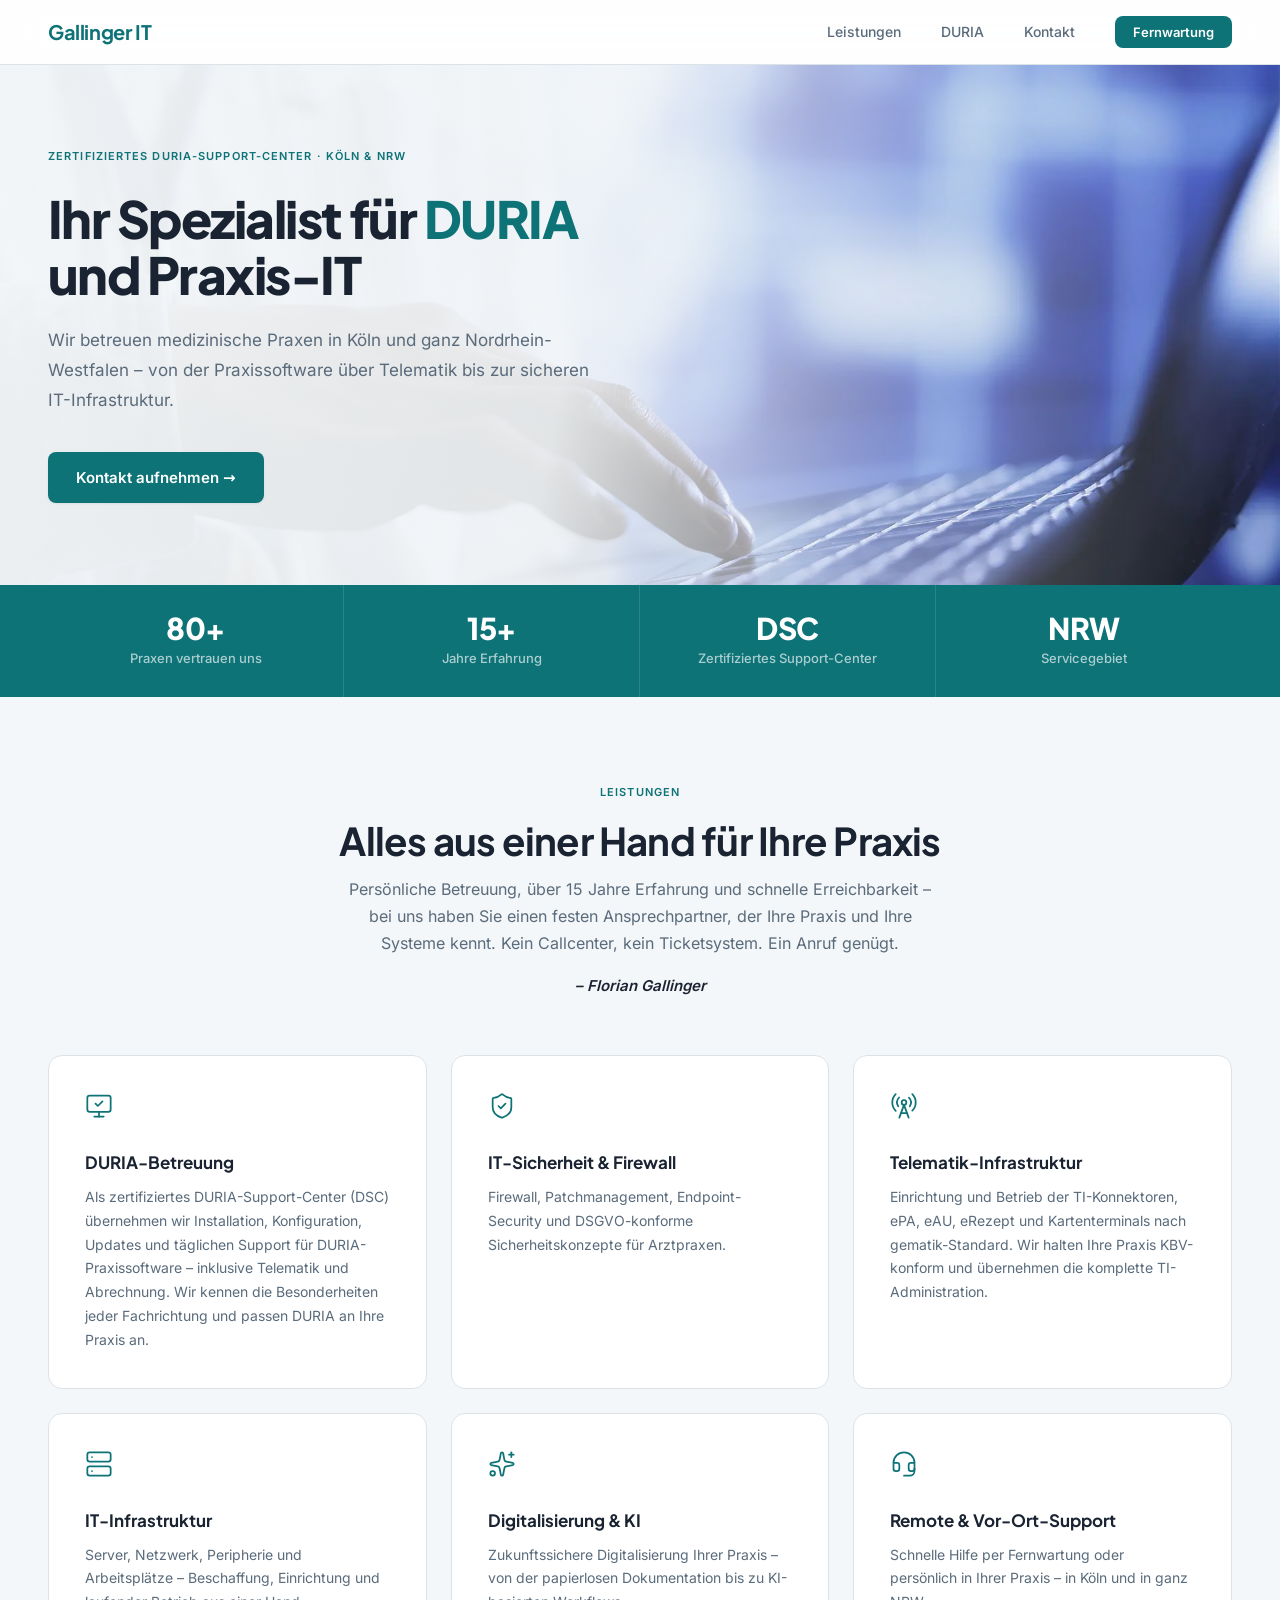
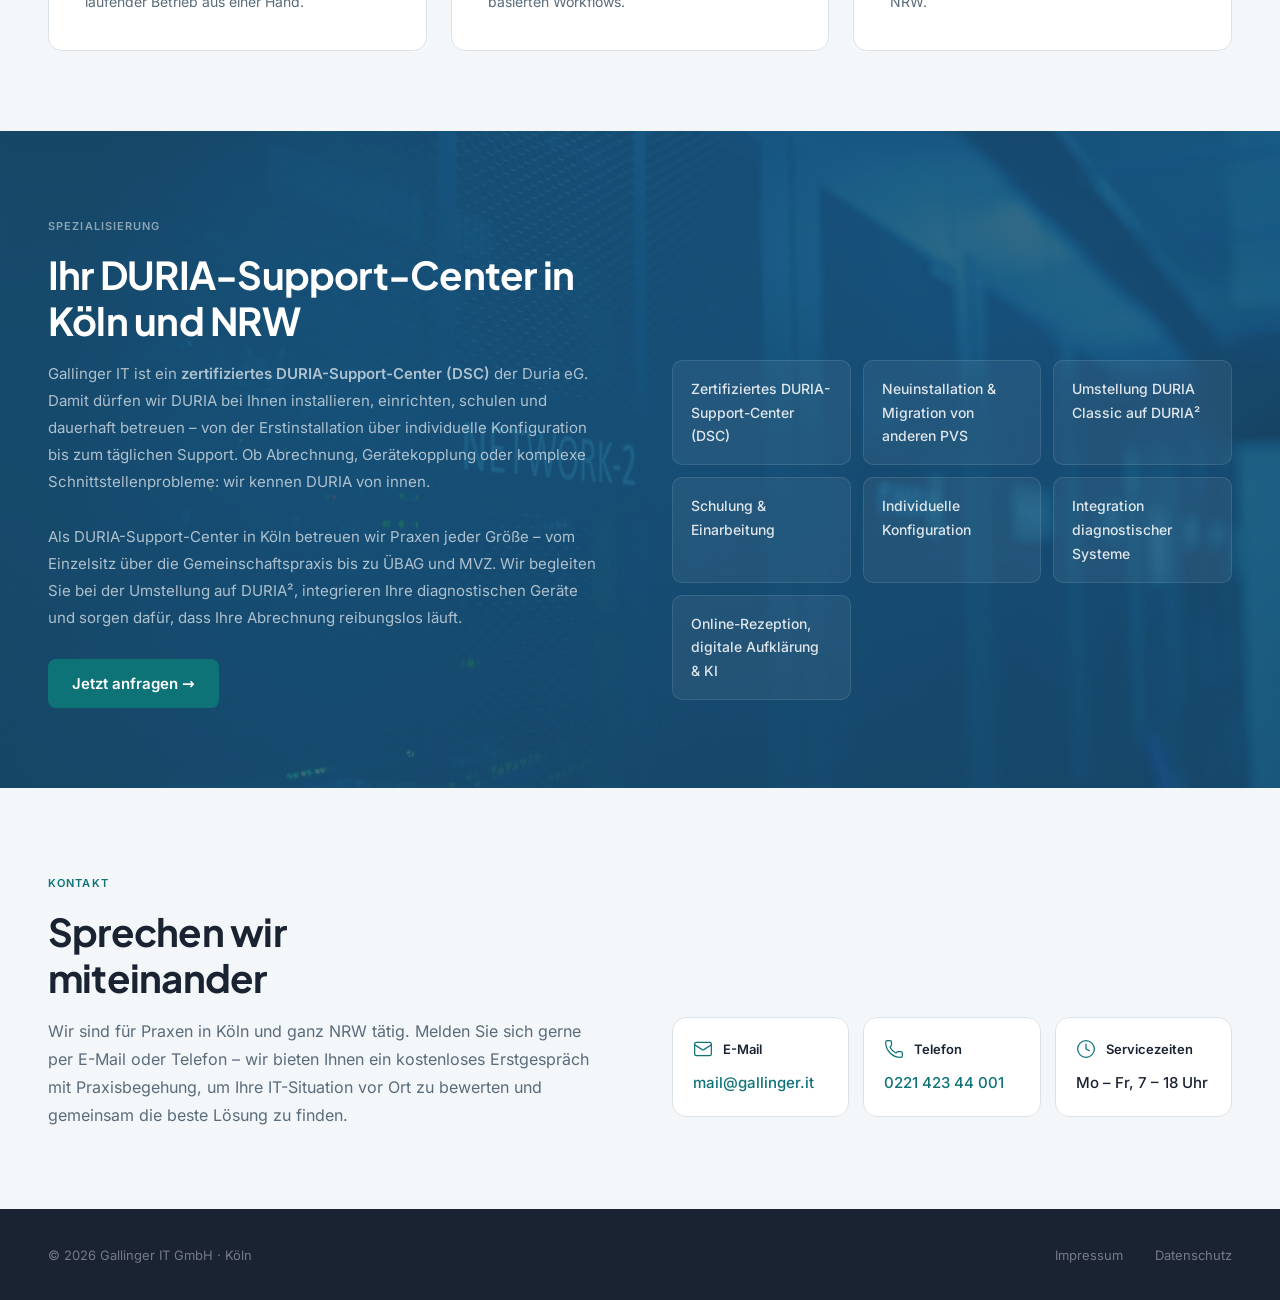
==== commit ba706457: "DSC-Status sichtbar machen, Servicezeiten auf 7-18 Uhr Gallinger IT ist zertifiziertes DURIA-Support" ====
--- a/index.html
+++ b/index.html
@@ -3,18 +3,18 @@
 <head>
 <meta charset="UTF-8">
 <meta name="viewport" content="width=device-width, initial-scale=1.0">
-<title>Gallinger IT – DURIA-Spezialist Köln &amp; NRW</title>
-<meta name="description" content="IT-Betreuung für Arztpraxen in Köln und ganz NRW. Ihr erfahrener DURIA-Spezialist für Praxissoftware, Telematik und IT-Sicherheit. Ein Anruf genügt.">
+<title>Gallinger IT – DURIA-Support-Center (DSC) Köln &amp; NRW</title>
+<meta name="description" content="Zertifiziertes DURIA-Support-Center (DSC) in Köln. IT-Betreuung für Arztpraxen in ganz NRW: Praxissoftware, Telematik, IT-Sicherheit. Ein Anruf genügt.">
 <link rel="canonical" href="https://gallinger.it/">
 <meta property="og:type" content="website">
 <meta property="og:locale" content="de_DE">
-<meta property="og:title" content="Gallinger IT – DURIA-Spezialist Köln &amp; NRW">
-<meta property="og:description" content="IT-Betreuung für Arztpraxen in Köln und ganz NRW. Ihr erfahrener DURIA-Spezialist für Praxissoftware, Telematik und IT-Sicherheit. Ein Anruf genügt.">
+<meta property="og:title" content="Gallinger IT – DURIA-Support-Center (DSC) Köln &amp; NRW">
+<meta property="og:description" content="Zertifiziertes DURIA-Support-Center (DSC) in Köln. IT-Betreuung für Arztpraxen in ganz NRW: Praxissoftware, Telematik, IT-Sicherheit. Ein Anruf genügt.">
 <meta property="og:url" content="https://gallinger.it/">
 <meta property="og:image" content="https://gallinger.it/img/hero.jpg">
 <meta name="twitter:card" content="summary_large_image">
-<meta name="twitter:title" content="Gallinger IT – DURIA-Spezialist Köln &amp; NRW">
-<meta name="twitter:description" content="IT-Betreuung für Arztpraxen in Köln und ganz NRW.">
+<meta name="twitter:title" content="Gallinger IT – DURIA-Support-Center (DSC) Köln &amp; NRW">
+<meta name="twitter:description" content="Zertifiziertes DURIA-Support-Center (DSC) in Köln. IT-Betreuung für Arztpraxen in ganz NRW.">
 <meta name="twitter:image" content="https://gallinger.it/img/hero.jpg">
 <meta name="theme-color" content="#0D7377">
 <link rel="icon" href="/favicon.ico" sizes="any">
@@ -29,7 +29,8 @@
   "@type": "ProfessionalService",
   "name": "Gallinger IT",
   "legalName": "Gallinger IT GmbH",
-  "description": "IT-Betreuung für Arztpraxen in Köln und ganz NRW. Ihr erfahrener DURIA-Spezialist für Praxissoftware, Telematik und IT-Sicherheit. Ein Anruf genügt.",
+  "alternateName": "DURIA-Support-Center Köln",
+  "description": "Zertifiziertes DURIA-Support-Center (DSC) in Köln. IT-Betreuung für Arztpraxen in ganz NRW: Praxissoftware, Telematik, IT-Sicherheit. Ein Anruf genügt.",
   "url": "https://gallinger.it",
   "telephone": "+4922142344001",
   "email": "mail@gallinger.it",
@@ -47,10 +48,21 @@
   "openingHoursSpecification": {
     "@type": "OpeningHoursSpecification",
     "dayOfWeek": ["Monday","Tuesday","Wednesday","Thursday","Friday"],
-    "opens": "08:00",
-    "closes": "19:00"
+    "opens": "07:00",
+    "closes": "18:00"
   },
-  "knowsAbout": ["DURIA", "Praxissoftware", "Telematik", "IT-Sicherheit", "ePA", "eRezept", "KBV"]
+  "hasCredential": {
+    "@type": "EducationalOccupationalCredential",
+    "credentialCategory": "certification",
+    "name": "DURIA-Support-Center (DSC)",
+    "description": "Zertifiziertes DURIA-Support-Center der Duria eG für Installation, Einrichtung, Schulung und Betreuung der Praxisverwaltungssoftware DURIA.",
+    "recognizedBy": {
+      "@type": "Organization",
+      "name": "Duria eG",
+      "url": "https://www.duria.de"
+    }
+  },
+  "knowsAbout": ["DURIA", "DURIA²", "DURIA-Support-Center", "DSC", "Praxissoftware", "Praxisverwaltungssystem", "Telematik", "IT-Sicherheit", "ePA", "eAU", "eRezept", "KBV"]
 }
 </script>
 </head>
@@ -85,7 +97,7 @@
   </div>
   <div class="hero-content">
     <div class="hero-inner">
-      <p class="hero-label">IT-Support für Arztpraxen · Köln &amp; NRW</p>
+      <p class="hero-label">Zertifiziertes DURIA-Support-Center · Köln &amp; NRW</p>
       <h1>Ihr Spezialist für <em>DURIA</em> und Praxis-IT</h1>
       <p class="hero-text">Wir betreuen medizinische Praxen in Köln und ganz Nordrhein-Westfalen – von der Praxissoftware über Telematik bis zur sicheren IT-Infrastruktur.</p>
       <div class="hero-actions">
@@ -107,8 +119,8 @@
       <div class="trust-label">Jahre Erfahrung</div>
     </div>
     <div class="trust-item">
-      <div class="trust-num">Köln</div>
-      <div class="trust-label">Heimat</div>
+      <div class="trust-num">DSC</div>
+      <div class="trust-label">Zertifiziertes Support-Center</div>
     </div>
     <div class="trust-item">
       <div class="trust-num">NRW</div>
@@ -131,7 +143,7 @@
       <div class="service-card">
         <div class="service-icon"><svg width="24" height="24" viewBox="0 0 24 24" fill="none" stroke="currentColor" stroke-width="2" stroke-linecap="round" stroke-linejoin="round"><path d="m9 10 2 2 4-4"/><rect width="20" height="14" x="2" y="3" rx="2"/><path d="M12 17v4"/><path d="M8 21h8"/></svg></div>
         <h3>DURIA-Betreuung</h3>
-        <p>Installation, Konfiguration, Updates und täglicher Support für DURIA-Praxissoftware – inklusive Telematik und Abrechnung. Wir kennen die Besonderheiten jeder Fachrichtung und passen DURIA an Ihre Praxis an.</p>
+        <p>Als zertifiziertes DURIA-Support-Center (DSC) übernehmen wir Installation, Konfiguration, Updates und täglichen Support für DURIA-Praxissoftware – inklusive Telematik und Abrechnung. Wir kennen die Besonderheiten jeder Fachrichtung und passen DURIA an Ihre Praxis an.</p>
       </div>
       <div class="service-card">
         <div class="service-icon"><svg width="24" height="24" viewBox="0 0 24 24" fill="none" stroke="currentColor" stroke-width="2" stroke-linecap="round" stroke-linejoin="round"><path d="M20 13c0 5-3.5 7.5-7.66 8.95a1 1 0 0 1-.67-.01C7.5 20.5 4 18 4 13V6a1 1 0 0 1 1-1c2 0 4.5-1.2 6.24-2.72a1.17 1.17 0 0 1 1.52 0C14.51 3.81 17 5 19 5a1 1 0 0 1 1 1z"/><path d="m9 12 2 2 4-4"/></svg></div>
@@ -173,14 +185,15 @@
   <div class="duria-section">
     <div class="duria-heading">
       <p class="duria-tag">Spezialisierung</p>
-      <h2>Ihr DURIA-Partner in Köln und NRW</h2>
+      <h2>Ihr DURIA-Support-Center in Köln und NRW</h2>
     </div>
     <div class="duria-body">
-      <p>Wir sind auf DURIA spezialisiert – von der Erstinstallation über individuelle Konfiguration bis zum täglichen Support. Ob Abrechnung, Gerätekopplung oder komplexe Schnittstellenprobleme: wir kennen DURIA von innen.</p>
-      <p>Als erfahrener DURIA-Dienstleister in Köln betreuen wir Praxen jeder Größe – vom Einzelsitz über die Gemeinschaftspraxis bis zu ÜBAG und MVZ. Wir begleiten Sie bei der Umstellung auf DURIA², integrieren Ihre diagnostischen Geräte und sorgen dafür, dass Ihre Abrechnung reibungslos läuft.</p>
+      <p>Gallinger IT ist ein <strong>zertifiziertes DURIA-Support-Center (DSC)</strong> der Duria eG. Damit dürfen wir DURIA bei Ihnen installieren, einrichten, schulen und dauerhaft betreuen – von der Erstinstallation über individuelle Konfiguration bis zum täglichen Support. Ob Abrechnung, Gerätekopplung oder komplexe Schnittstellenprobleme: wir kennen DURIA von innen.</p>
+      <p>Als DURIA-Support-Center in Köln betreuen wir Praxen jeder Größe – vom Einzelsitz über die Gemeinschaftspraxis bis zu ÜBAG und MVZ. Wir begleiten Sie bei der Umstellung auf DURIA², integrieren Ihre diagnostischen Geräte und sorgen dafür, dass Ihre Abrechnung reibungslos läuft.</p>
       <a class="duria-cta" href="mailto:mail@gallinger.it">Jetzt anfragen →</a>
     </div>
     <div class="duria-pills">
+      <div class="duria-pill">Zertifiziertes DURIA-Support-Center (DSC)</div>
       <div class="duria-pill">Neuinstallation &amp; Migration von anderen PVS</div>
       <div class="duria-pill">Umstellung DURIA Classic auf DURIA²</div>
       <div class="duria-pill">Schulung &amp; Einarbeitung</div>
@@ -222,7 +235,7 @@
             <div class="contact-item-icon"><svg width="24" height="24" viewBox="0 0 24 24" fill="none" stroke="currentColor" stroke-width="2" stroke-linecap="round" stroke-linejoin="round"><circle cx="12" cy="12" r="10"/><path d="M12 6v6l4 2"/></svg></div>
             <div class="contact-item-label">Servicezeiten</div>
           </div>
-          <div class="contact-item-value">Mo – Fr, 8 – 19 Uhr</div>
+          <div class="contact-item-value">Mo – Fr, 7 – 18 Uhr</div>
         </div>
       </div>
     </div>
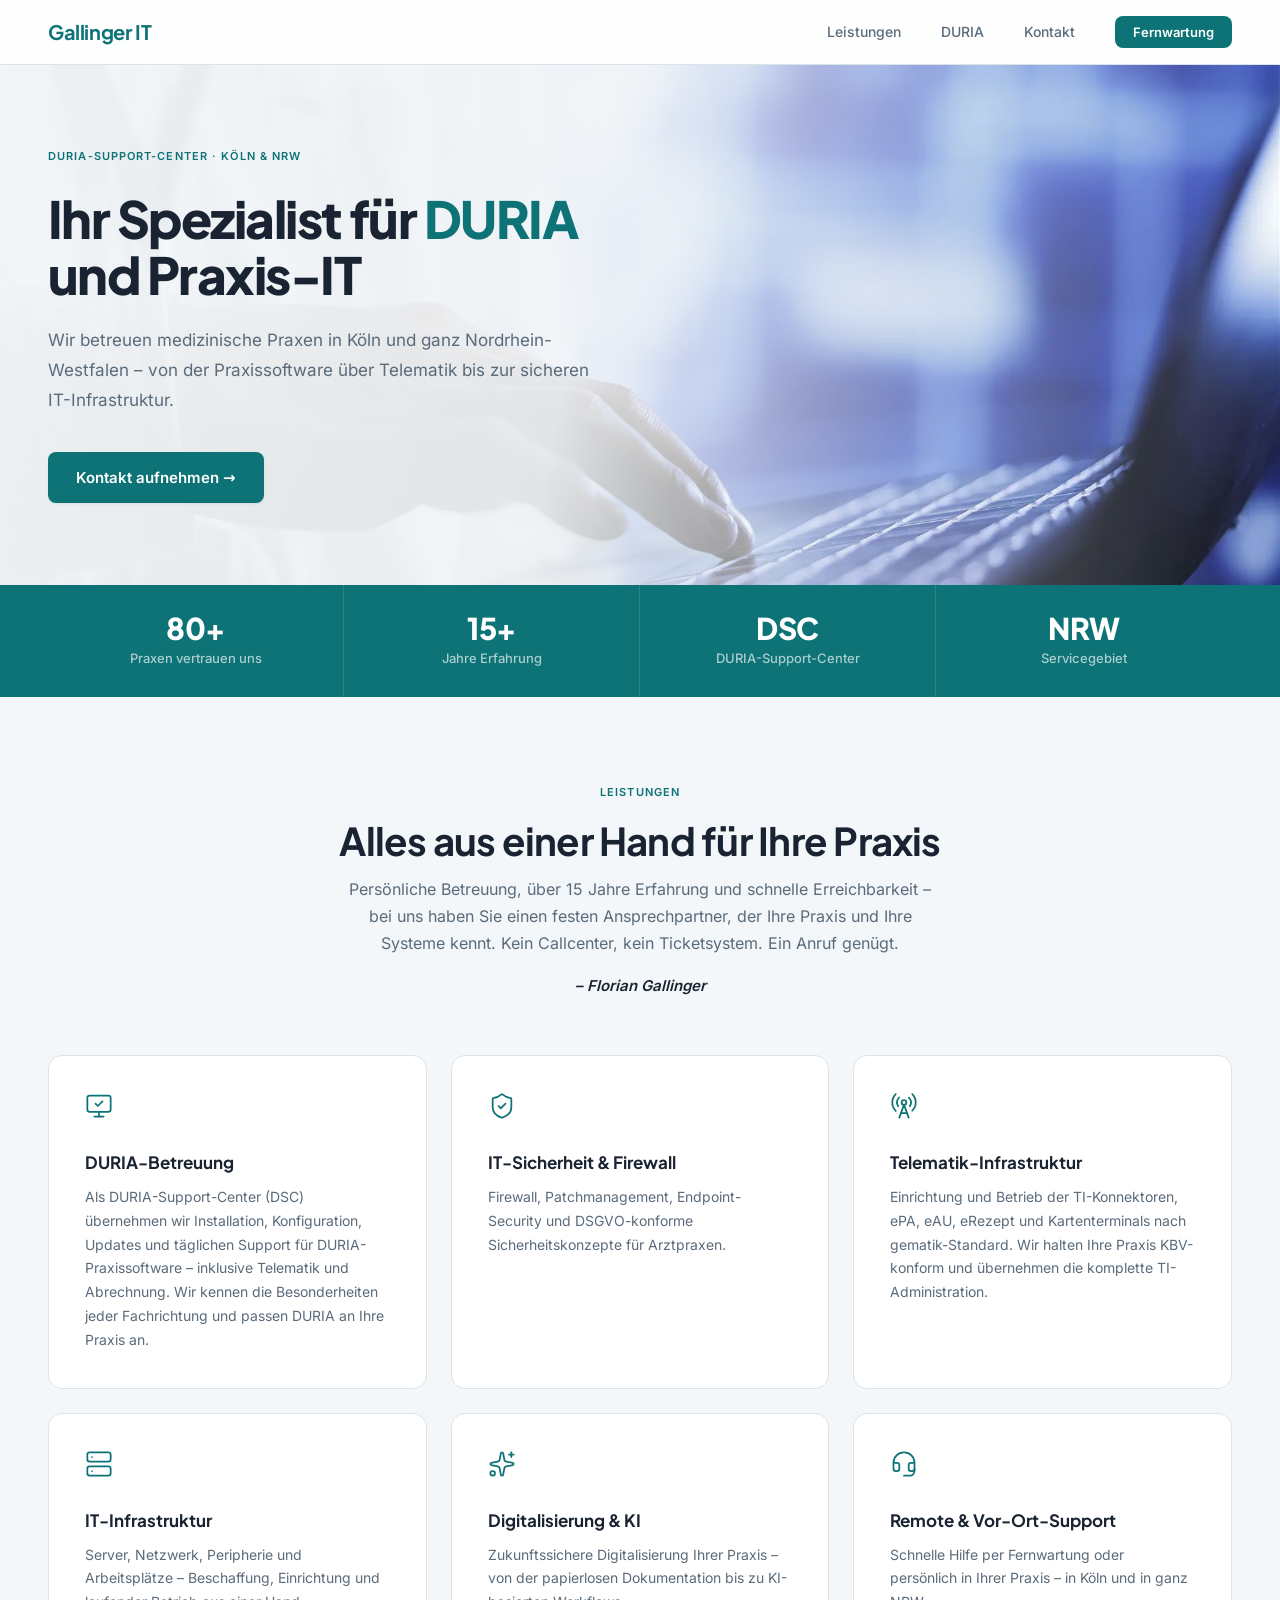
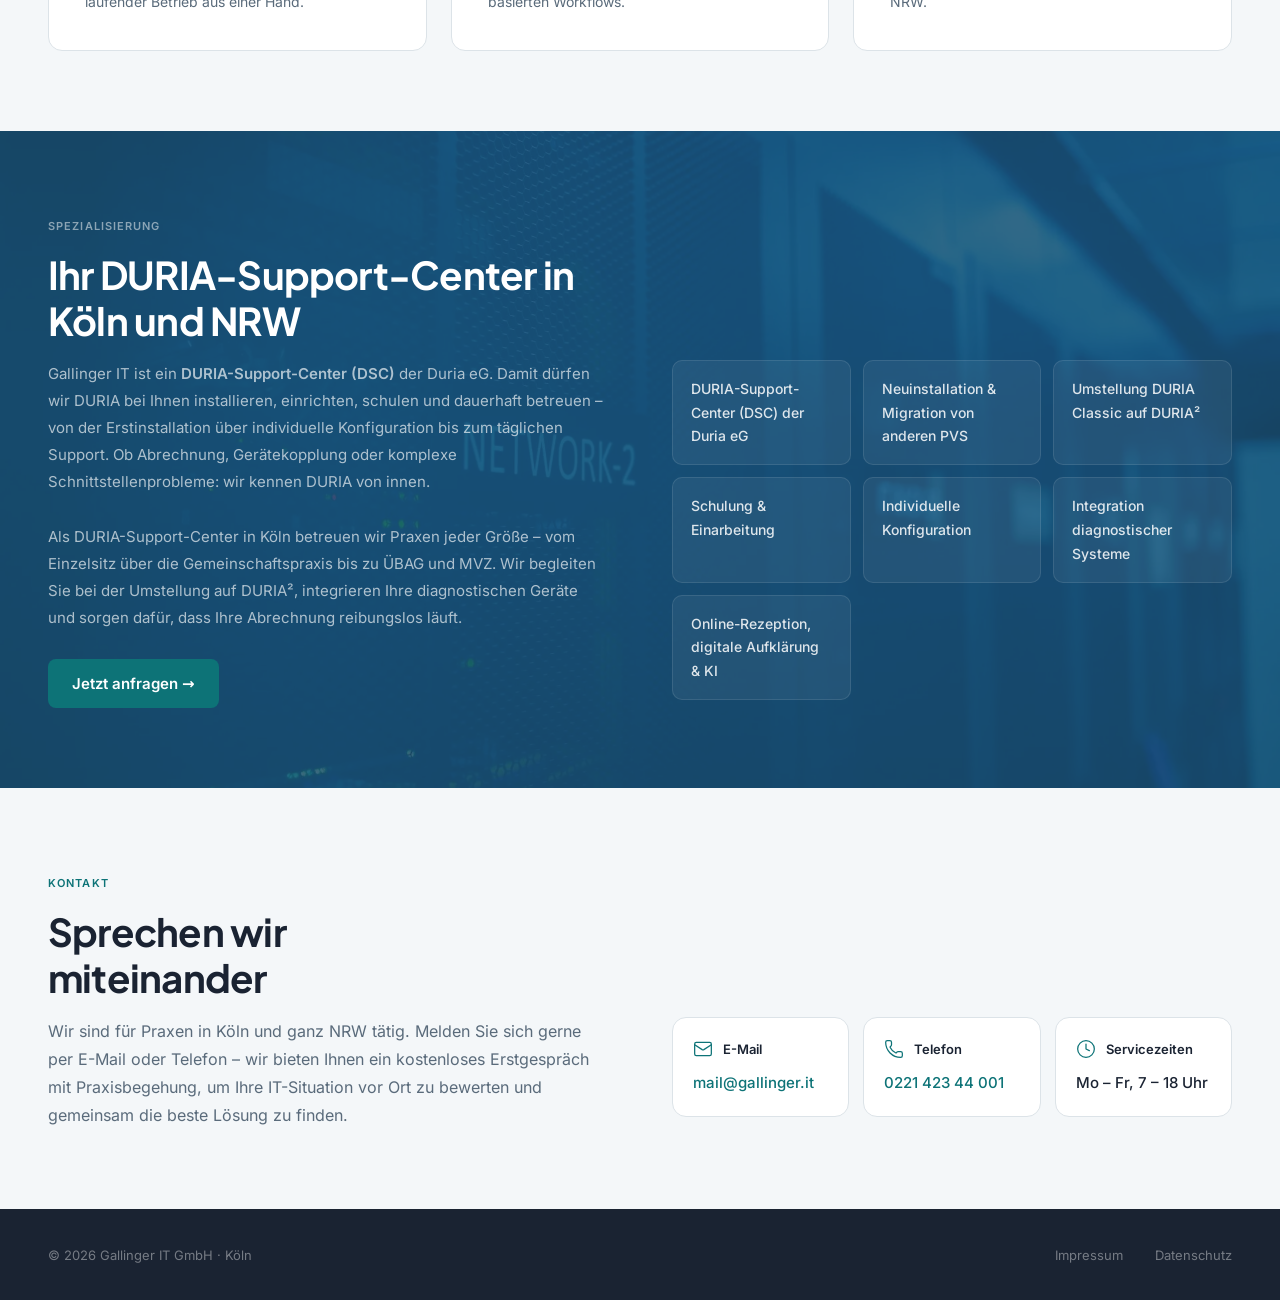
==== commit b6239762: ""Zertifiziert" entfernt, DSC-Status bleibt Der DSC-Status ist bisher ein Vertrag, kein Zertifikat. E" ====
--- a/index.html
+++ b/index.html
@@ -4,17 +4,17 @@
 <meta charset="UTF-8">
 <meta name="viewport" content="width=device-width, initial-scale=1.0">
 <title>Gallinger IT – DURIA-Support-Center (DSC) Köln &amp; NRW</title>
-<meta name="description" content="Zertifiziertes DURIA-Support-Center (DSC) in Köln. IT-Betreuung für Arztpraxen in ganz NRW: Praxissoftware, Telematik, IT-Sicherheit. Ein Anruf genügt.">
+<meta name="description" content="DURIA-Support-Center (DSC) in Köln. IT-Betreuung für Arztpraxen in ganz NRW: Praxissoftware, Telematik, IT-Sicherheit. Ein Anruf genügt.">
 <link rel="canonical" href="https://gallinger.it/">
 <meta property="og:type" content="website">
 <meta property="og:locale" content="de_DE">
 <meta property="og:title" content="Gallinger IT – DURIA-Support-Center (DSC) Köln &amp; NRW">
-<meta property="og:description" content="Zertifiziertes DURIA-Support-Center (DSC) in Köln. IT-Betreuung für Arztpraxen in ganz NRW: Praxissoftware, Telematik, IT-Sicherheit. Ein Anruf genügt.">
+<meta property="og:description" content="DURIA-Support-Center (DSC) in Köln. IT-Betreuung für Arztpraxen in ganz NRW: Praxissoftware, Telematik, IT-Sicherheit. Ein Anruf genügt.">
 <meta property="og:url" content="https://gallinger.it/">
 <meta property="og:image" content="https://gallinger.it/img/hero.jpg">
 <meta name="twitter:card" content="summary_large_image">
 <meta name="twitter:title" content="Gallinger IT – DURIA-Support-Center (DSC) Köln &amp; NRW">
-<meta name="twitter:description" content="Zertifiziertes DURIA-Support-Center (DSC) in Köln. IT-Betreuung für Arztpraxen in ganz NRW.">
+<meta name="twitter:description" content="DURIA-Support-Center (DSC) in Köln. IT-Betreuung für Arztpraxen in ganz NRW.">
 <meta name="twitter:image" content="https://gallinger.it/img/hero.jpg">
 <meta name="theme-color" content="#0D7377">
 <link rel="icon" href="/favicon.ico" sizes="any">
@@ -30,7 +30,7 @@
   "name": "Gallinger IT",
   "legalName": "Gallinger IT GmbH",
   "alternateName": "DURIA-Support-Center Köln",
-  "description": "Zertifiziertes DURIA-Support-Center (DSC) in Köln. IT-Betreuung für Arztpraxen in ganz NRW: Praxissoftware, Telematik, IT-Sicherheit. Ein Anruf genügt.",
+  "description": "DURIA-Support-Center (DSC) in Köln. IT-Betreuung für Arztpraxen in ganz NRW: Praxissoftware, Telematik, IT-Sicherheit. Ein Anruf genügt.",
   "url": "https://gallinger.it",
   "telephone": "+4922142344001",
   "email": "mail@gallinger.it",
@@ -51,12 +51,10 @@
     "opens": "07:00",
     "closes": "18:00"
   },
-  "hasCredential": {
-    "@type": "EducationalOccupationalCredential",
-    "credentialCategory": "certification",
-    "name": "DURIA-Support-Center (DSC)",
-    "description": "Zertifiziertes DURIA-Support-Center der Duria eG für Installation, Einrichtung, Schulung und Betreuung der Praxisverwaltungssoftware DURIA.",
-    "recognizedBy": {
+  "memberOf": {
+    "@type": "ProgramMembership",
+    "programName": "DURIA-Support-Center (DSC)",
+    "hostingOrganization": {
       "@type": "Organization",
       "name": "Duria eG",
       "url": "https://www.duria.de"
@@ -97,7 +95,7 @@
   </div>
   <div class="hero-content">
     <div class="hero-inner">
-      <p class="hero-label">Zertifiziertes DURIA-Support-Center · Köln &amp; NRW</p>
+      <p class="hero-label">DURIA-Support-Center · Köln &amp; NRW</p>
       <h1>Ihr Spezialist für <em>DURIA</em> und Praxis-IT</h1>
       <p class="hero-text">Wir betreuen medizinische Praxen in Köln und ganz Nordrhein-Westfalen – von der Praxissoftware über Telematik bis zur sicheren IT-Infrastruktur.</p>
       <div class="hero-actions">
@@ -120,7 +118,7 @@
     </div>
     <div class="trust-item">
       <div class="trust-num">DSC</div>
-      <div class="trust-label">Zertifiziertes Support-Center</div>
+      <div class="trust-label">DURIA-Support-Center</div>
     </div>
     <div class="trust-item">
       <div class="trust-num">NRW</div>
@@ -143,7 +141,7 @@
       <div class="service-card">
         <div class="service-icon"><svg width="24" height="24" viewBox="0 0 24 24" fill="none" stroke="currentColor" stroke-width="2" stroke-linecap="round" stroke-linejoin="round"><path d="m9 10 2 2 4-4"/><rect width="20" height="14" x="2" y="3" rx="2"/><path d="M12 17v4"/><path d="M8 21h8"/></svg></div>
         <h3>DURIA-Betreuung</h3>
-        <p>Als zertifiziertes DURIA-Support-Center (DSC) übernehmen wir Installation, Konfiguration, Updates und täglichen Support für DURIA-Praxissoftware – inklusive Telematik und Abrechnung. Wir kennen die Besonderheiten jeder Fachrichtung und passen DURIA an Ihre Praxis an.</p>
+        <p>Als DURIA-Support-Center (DSC) übernehmen wir Installation, Konfiguration, Updates und täglichen Support für DURIA-Praxissoftware – inklusive Telematik und Abrechnung. Wir kennen die Besonderheiten jeder Fachrichtung und passen DURIA an Ihre Praxis an.</p>
       </div>
       <div class="service-card">
         <div class="service-icon"><svg width="24" height="24" viewBox="0 0 24 24" fill="none" stroke="currentColor" stroke-width="2" stroke-linecap="round" stroke-linejoin="round"><path d="M20 13c0 5-3.5 7.5-7.66 8.95a1 1 0 0 1-.67-.01C7.5 20.5 4 18 4 13V6a1 1 0 0 1 1-1c2 0 4.5-1.2 6.24-2.72a1.17 1.17 0 0 1 1.52 0C14.51 3.81 17 5 19 5a1 1 0 0 1 1 1z"/><path d="m9 12 2 2 4-4"/></svg></div>
@@ -188,12 +186,12 @@
       <h2>Ihr DURIA-Support-Center in Köln und NRW</h2>
     </div>
     <div class="duria-body">
-      <p>Gallinger IT ist ein <strong>zertifiziertes DURIA-Support-Center (DSC)</strong> der Duria eG. Damit dürfen wir DURIA bei Ihnen installieren, einrichten, schulen und dauerhaft betreuen – von der Erstinstallation über individuelle Konfiguration bis zum täglichen Support. Ob Abrechnung, Gerätekopplung oder komplexe Schnittstellenprobleme: wir kennen DURIA von innen.</p>
+      <p>Gallinger IT ist ein <strong>DURIA-Support-Center (DSC)</strong> der Duria eG. Damit dürfen wir DURIA bei Ihnen installieren, einrichten, schulen und dauerhaft betreuen – von der Erstinstallation über individuelle Konfiguration bis zum täglichen Support. Ob Abrechnung, Gerätekopplung oder komplexe Schnittstellenprobleme: wir kennen DURIA von innen.</p>
       <p>Als DURIA-Support-Center in Köln betreuen wir Praxen jeder Größe – vom Einzelsitz über die Gemeinschaftspraxis bis zu ÜBAG und MVZ. Wir begleiten Sie bei der Umstellung auf DURIA², integrieren Ihre diagnostischen Geräte und sorgen dafür, dass Ihre Abrechnung reibungslos läuft.</p>
       <a class="duria-cta" href="mailto:mail@gallinger.it">Jetzt anfragen →</a>
     </div>
     <div class="duria-pills">
-      <div class="duria-pill">Zertifiziertes DURIA-Support-Center (DSC)</div>
+      <div class="duria-pill">DURIA-Support-Center (DSC) der Duria eG</div>
       <div class="duria-pill">Neuinstallation &amp; Migration von anderen PVS</div>
       <div class="duria-pill">Umstellung DURIA Classic auf DURIA²</div>
       <div class="duria-pill">Schulung &amp; Einarbeitung</div>
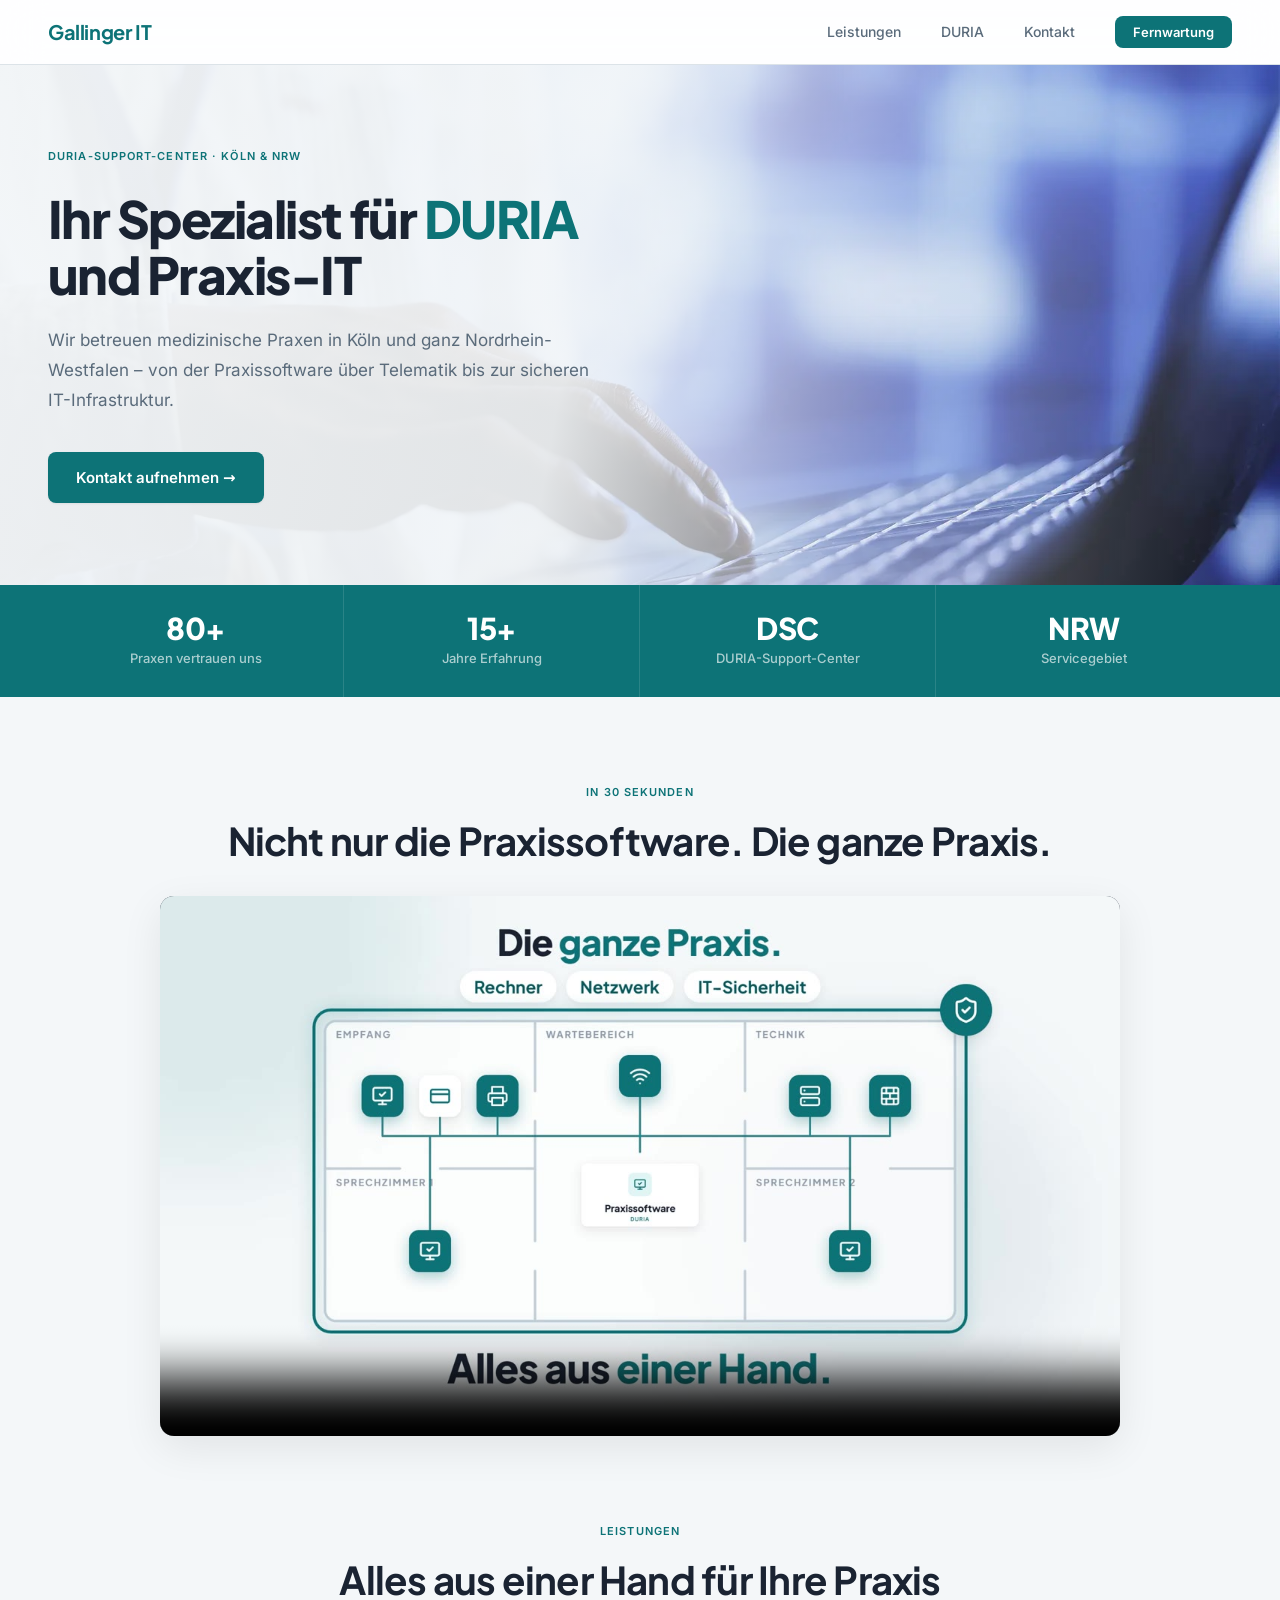
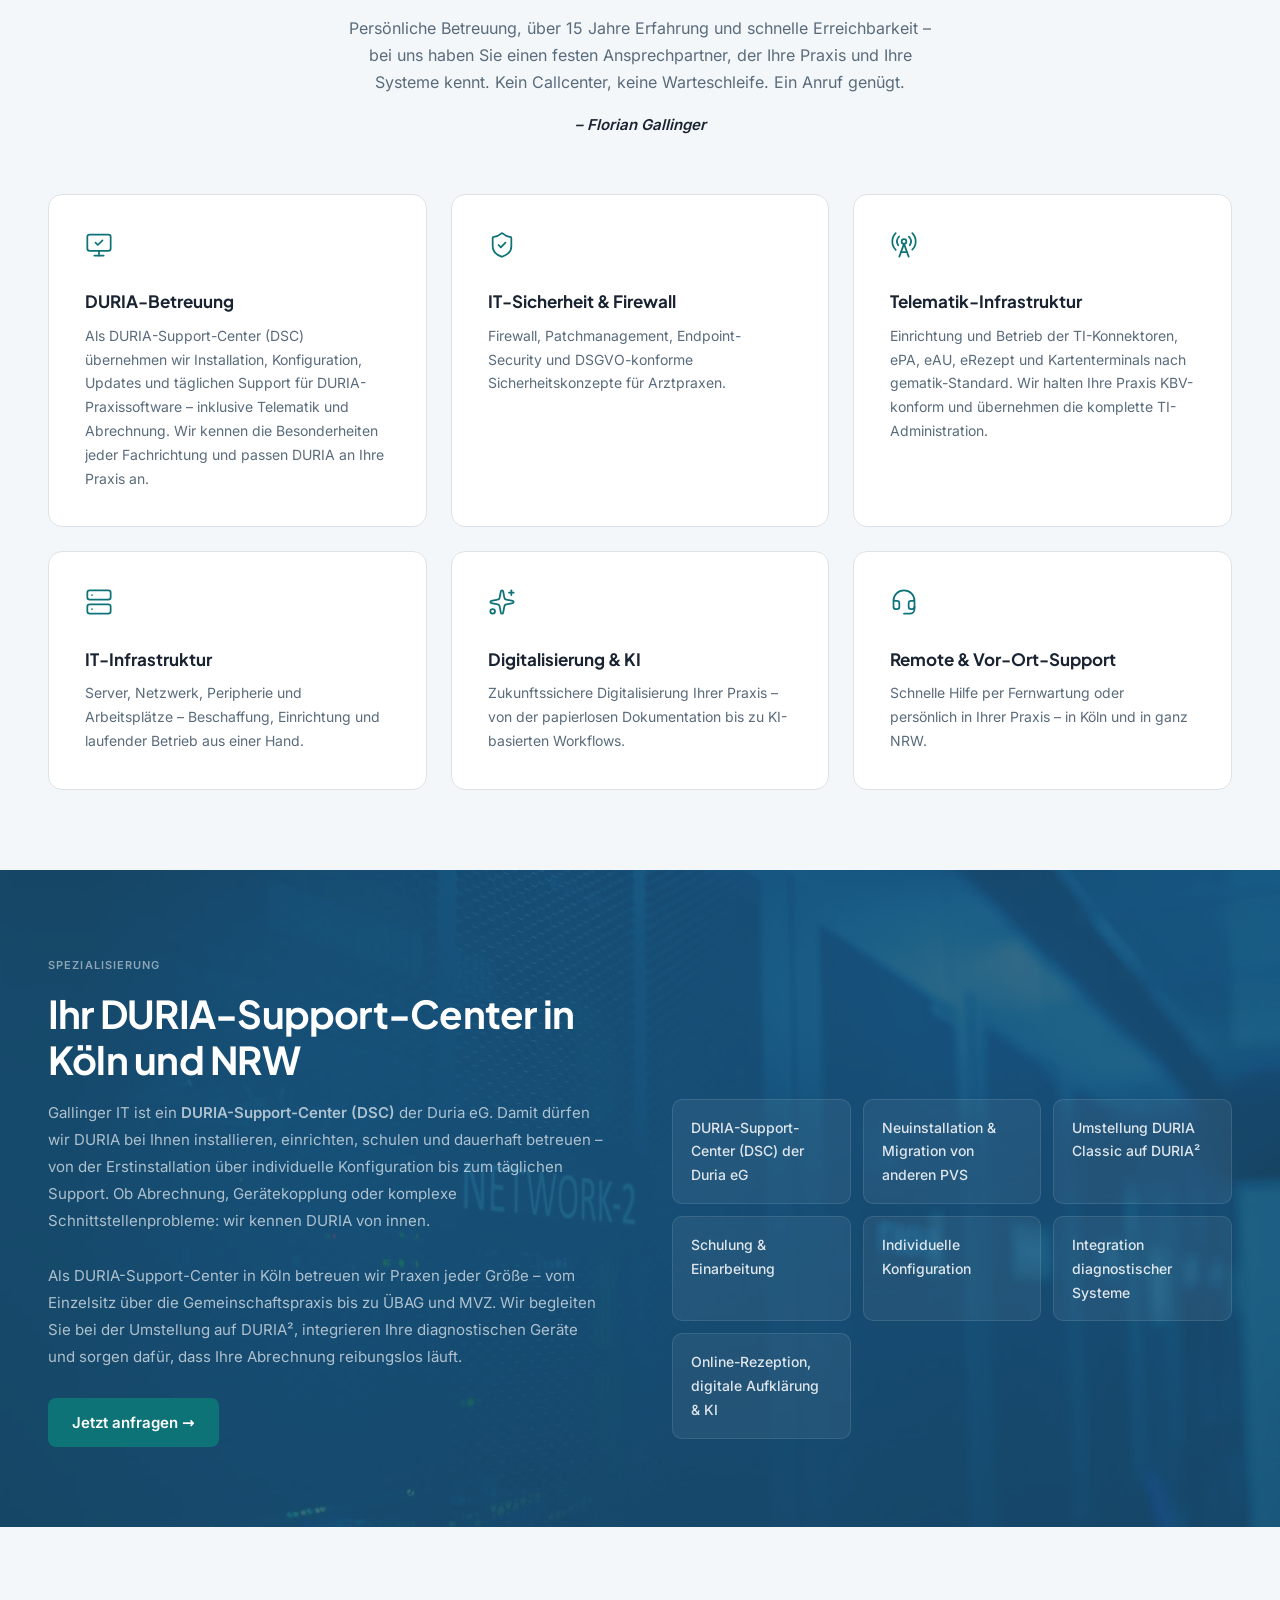
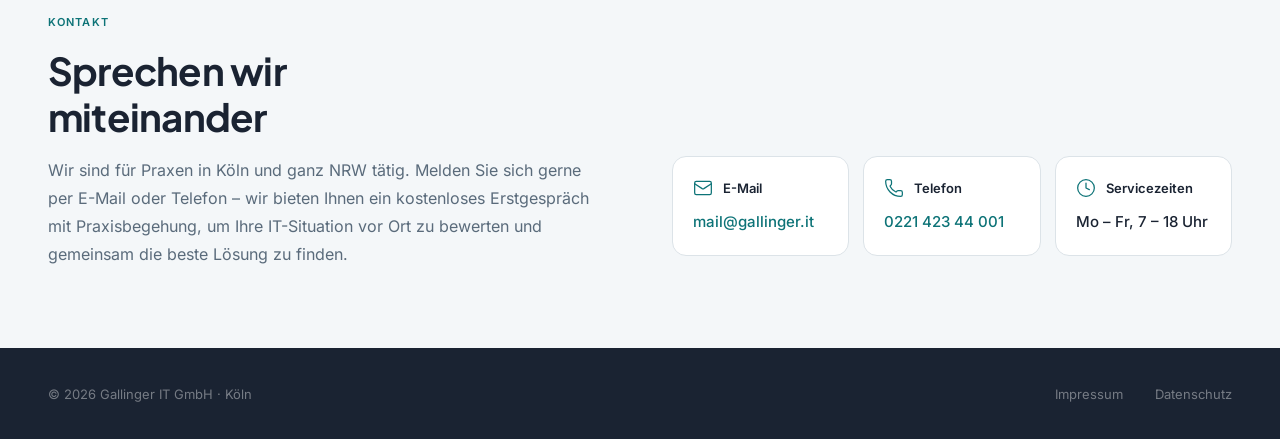
==== commit fdf4a82b: "Imagefilm eingebunden (selbst gehostet), Kein Ticketsystem -> Keine Warteschleife Co-Authored-By: Cl" ====
--- a/index.html
+++ b/index.html
@@ -127,13 +127,29 @@
   </div>
 </div>
 
+<!-- IMAGEFILM – selbst gehostet, kein Drittanbieter (DSGVO) -->
+<div class="section-pad film-pad">
+  <div class="container">
+    <div class="section-header film-header">
+      <p class="section-tag">In 30 Sekunden</p>
+      <h2 class="section-title">Nicht nur die Praxissoftware. Die ganze Praxis.</h2>
+    </div>
+    <div class="film-frame">
+      <video controls preload="none" playsinline poster="img/film-poster.jpg" width="1920" height="1080">
+        <source src="video/gallinger-it-imagefilm.mp4" type="video/mp4">
+        Ihr Browser kann dieses Video nicht abspielen. <a href="video/gallinger-it-imagefilm.mp4">Video herunterladen</a>
+      </video>
+    </div>
+  </div>
+</div>
+
 <!-- LEISTUNGEN -->
 <div class="section-pad">
   <div class="container">
     <div class="section-header" id="leistungen">
       <p class="section-tag">Leistungen</p>
       <h2 class="section-title">Alles aus einer Hand für Ihre Praxis</h2>
-      <p class="section-subtitle">Persönliche Betreuung, über 15 Jahre Erfahrung und schnelle Erreichbarkeit – bei uns haben Sie einen festen Ansprechpartner, der Ihre Praxis und Ihre Systeme kennt. Kein Callcenter, kein Ticketsystem. Ein Anruf genügt.</p>
+      <p class="section-subtitle">Persönliche Betreuung, über 15 Jahre Erfahrung und schnelle Erreichbarkeit – bei uns haben Sie einen festen Ansprechpartner, der Ihre Praxis und Ihre Systeme kennt. Kein Callcenter, keine Warteschleife. Ein Anruf genügt.</p>
       <p class="section-signature">– Florian Gallinger</p>
     </div>
 
--- a/css/style.css
+++ b/css/style.css
@@ -734,6 +734,20 @@
   padding: 5rem 0;
 }
 
+/* Imagefilm */
+.film-pad { padding-bottom: 0; }
+.film-header { margin-bottom: 2rem; }
+.film-frame {
+  max-width: 960px;
+  margin: 0 auto;
+  border-radius: var(--radius);
+  overflow: hidden;
+  box-shadow: var(--shadow-lg);
+  background: var(--ink);
+  line-height: 0;
+}
+.film-frame video { width: 100%; height: auto; display: block; }
+
 /* ============================================
    RESPONSIVE: TABLET
    ============================================ */
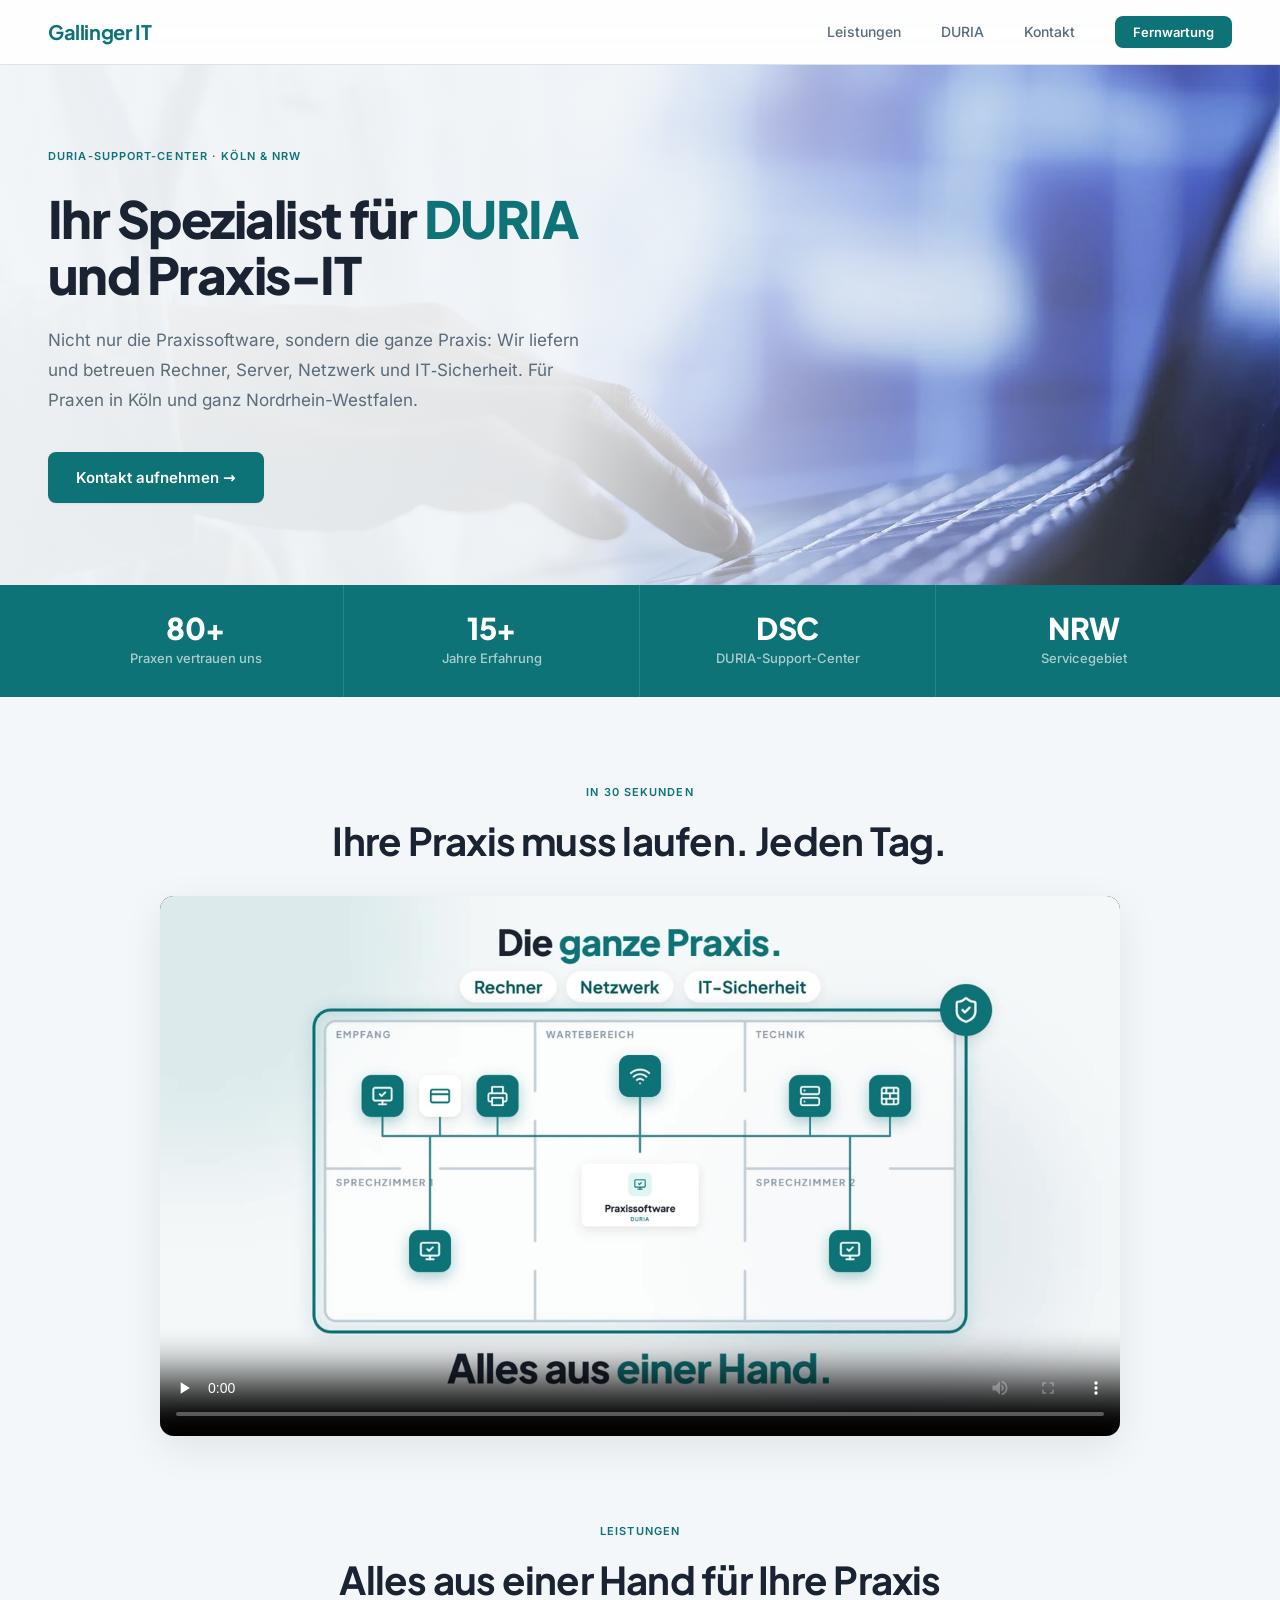
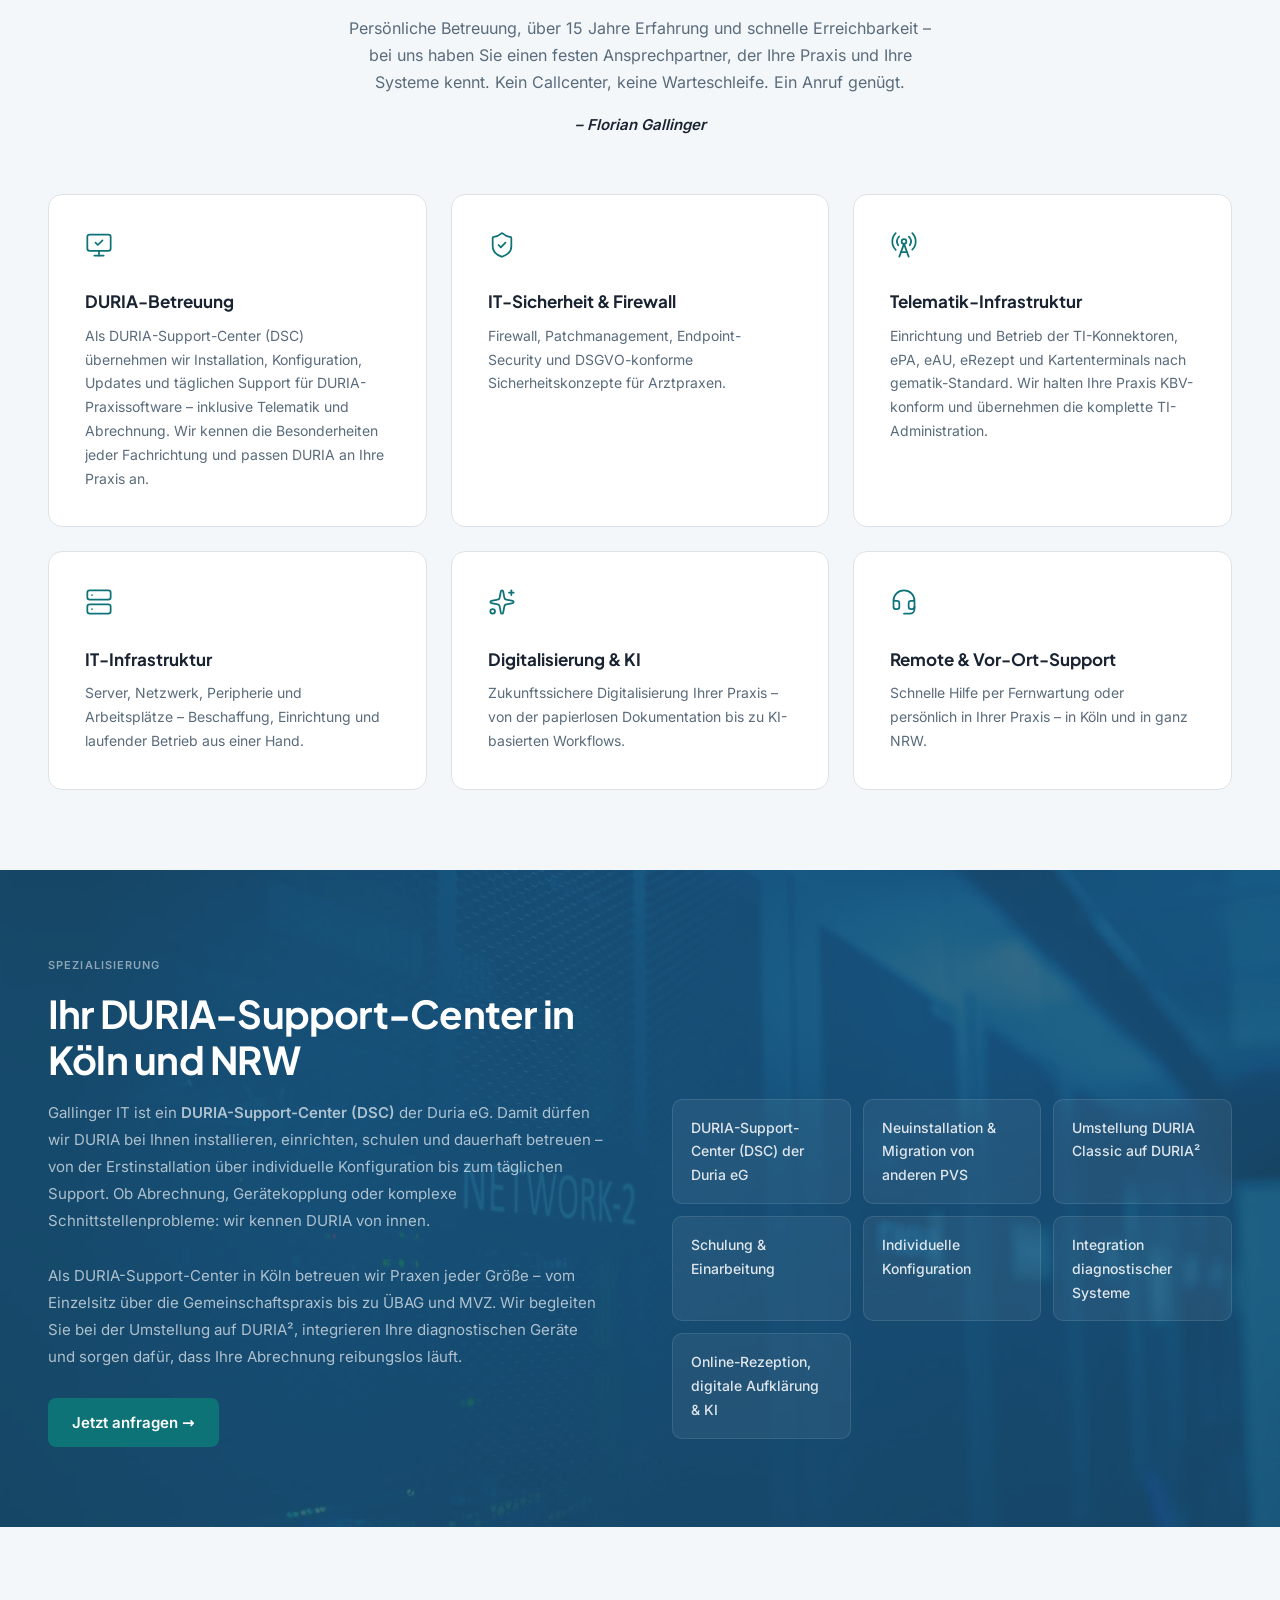
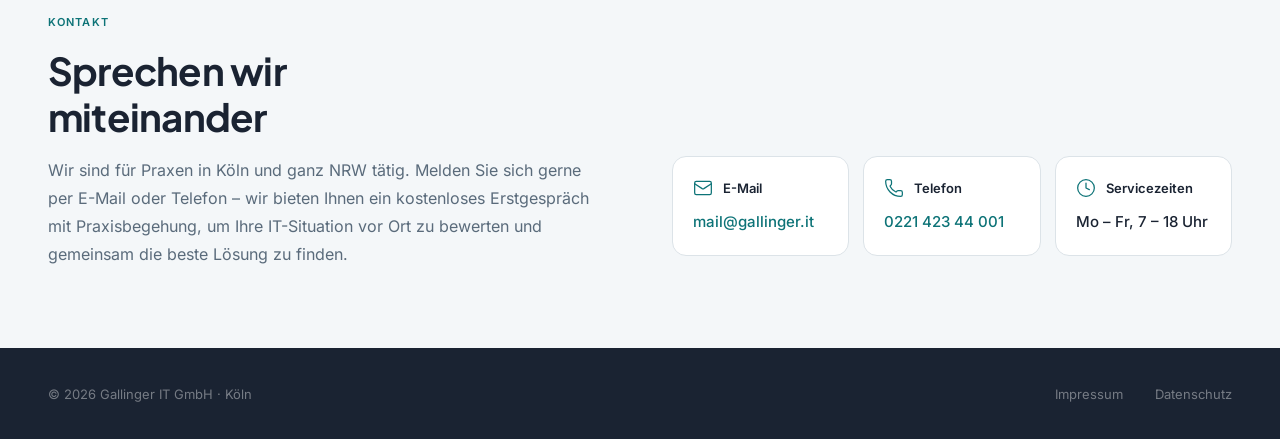
==== commit c2166c3d: "Hero-Text und Seitenbeschreibung: ganze Praxis statt Telematik; Film-Ueberschrift ohne Doppelung Co-" ====
--- a/index.html
+++ b/index.html
@@ -4,17 +4,17 @@
 <meta charset="UTF-8">
 <meta name="viewport" content="width=device-width, initial-scale=1.0">
 <title>Gallinger IT – DURIA-Support-Center (DSC) Köln &amp; NRW</title>
-<meta name="description" content="DURIA-Support-Center (DSC) in Köln. IT-Betreuung für Arztpraxen in ganz NRW: Praxissoftware, Telematik, IT-Sicherheit. Ein Anruf genügt.">
+<meta name="description" content="DURIA-Support-Center (DSC) in Köln. IT-Betreuung für die ganze Arztpraxis in NRW: Praxissoftware, Rechner, Netzwerk, IT-Sicherheit. Ein Anruf genügt.">
 <link rel="canonical" href="https://gallinger.it/">
 <meta property="og:type" content="website">
 <meta property="og:locale" content="de_DE">
 <meta property="og:title" content="Gallinger IT – DURIA-Support-Center (DSC) Köln &amp; NRW">
-<meta property="og:description" content="DURIA-Support-Center (DSC) in Köln. IT-Betreuung für Arztpraxen in ganz NRW: Praxissoftware, Telematik, IT-Sicherheit. Ein Anruf genügt.">
+<meta property="og:description" content="DURIA-Support-Center (DSC) in Köln. IT-Betreuung für die ganze Arztpraxis in NRW: Praxissoftware, Rechner, Netzwerk, IT-Sicherheit. Ein Anruf genügt.">
 <meta property="og:url" content="https://gallinger.it/">
 <meta property="og:image" content="https://gallinger.it/img/hero.jpg">
 <meta name="twitter:card" content="summary_large_image">
 <meta name="twitter:title" content="Gallinger IT – DURIA-Support-Center (DSC) Köln &amp; NRW">
-<meta name="twitter:description" content="DURIA-Support-Center (DSC) in Köln. IT-Betreuung für Arztpraxen in ganz NRW.">
+<meta name="twitter:description" content="DURIA-Support-Center (DSC) in Köln. IT-Betreuung für die ganze Arztpraxis in NRW.">
 <meta name="twitter:image" content="https://gallinger.it/img/hero.jpg">
 <meta name="theme-color" content="#0D7377">
 <link rel="icon" href="/favicon.ico" sizes="any">
@@ -30,7 +30,7 @@
   "name": "Gallinger IT",
   "legalName": "Gallinger IT GmbH",
   "alternateName": "DURIA-Support-Center Köln",
-  "description": "DURIA-Support-Center (DSC) in Köln. IT-Betreuung für Arztpraxen in ganz NRW: Praxissoftware, Telematik, IT-Sicherheit. Ein Anruf genügt.",
+  "description": "DURIA-Support-Center (DSC) in Köln. IT-Betreuung für die ganze Arztpraxis in NRW: Praxissoftware, Rechner, Netzwerk, IT-Sicherheit. Ein Anruf genügt.",
   "url": "https://gallinger.it",
   "telephone": "+4922142344001",
   "email": "mail@gallinger.it",
@@ -97,7 +97,7 @@
     <div class="hero-inner">
       <p class="hero-label">DURIA-Support-Center · Köln &amp; NRW</p>
       <h1>Ihr Spezialist für <em>DURIA</em> und Praxis-IT</h1>
-      <p class="hero-text">Wir betreuen medizinische Praxen in Köln und ganz Nordrhein-Westfalen – von der Praxissoftware über Telematik bis zur sicheren IT-Infrastruktur.</p>
+      <p class="hero-text">Nicht nur die Praxissoftware, sondern die ganze Praxis: Wir liefern und betreuen Rechner, Server, Netzwerk und IT&#8209;Sicherheit. Für Praxen in Köln und ganz Nordrhein-Westfalen.</p>
       <div class="hero-actions">
         <a class="btn-primary" href="mailto:mail@gallinger.it">Kontakt aufnehmen →</a>
       </div>
@@ -132,7 +132,7 @@
   <div class="container">
     <div class="section-header film-header">
       <p class="section-tag">In 30 Sekunden</p>
-      <h2 class="section-title">Nicht nur die Praxissoftware. Die ganze Praxis.</h2>
+      <h2 class="section-title">Ihre Praxis muss laufen. Jeden Tag.</h2>
     </div>
     <div class="film-frame">
       <video controls preload="none" playsinline poster="img/film-poster.jpg" width="1920" height="1080">
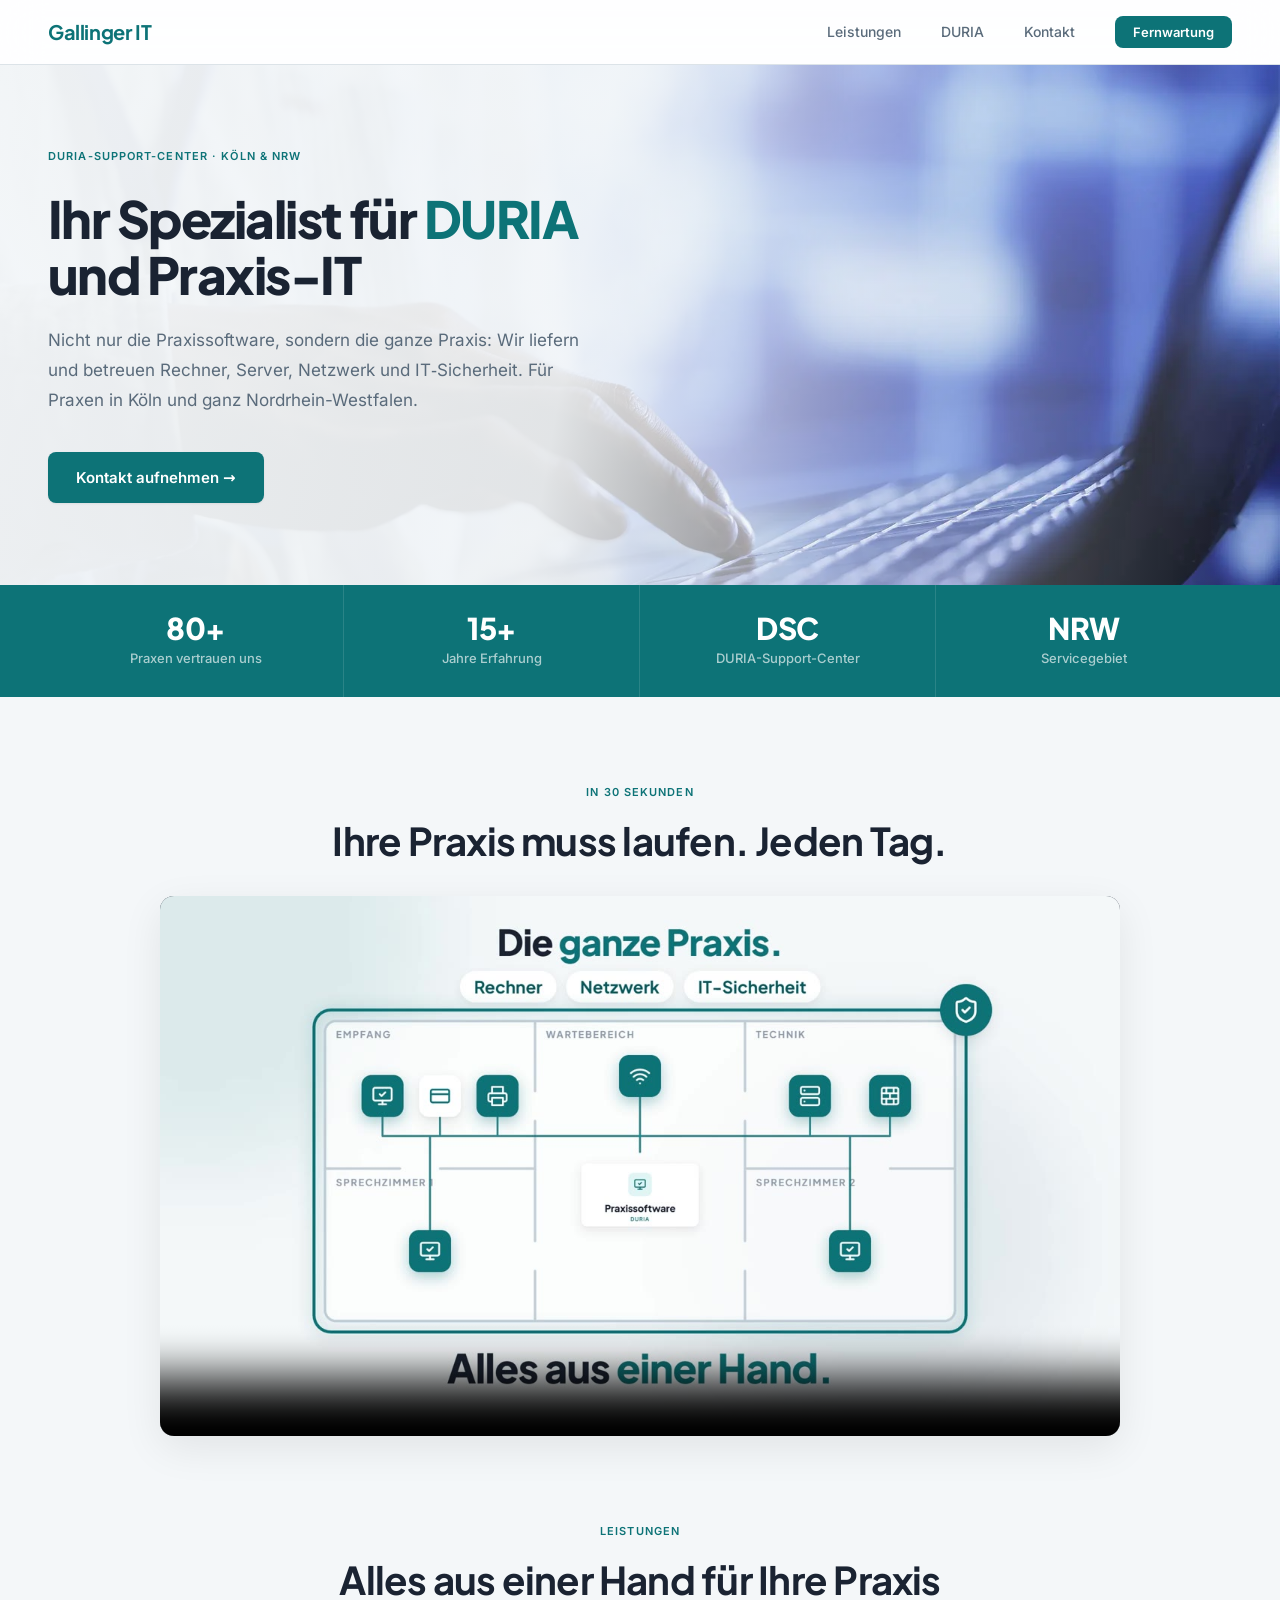
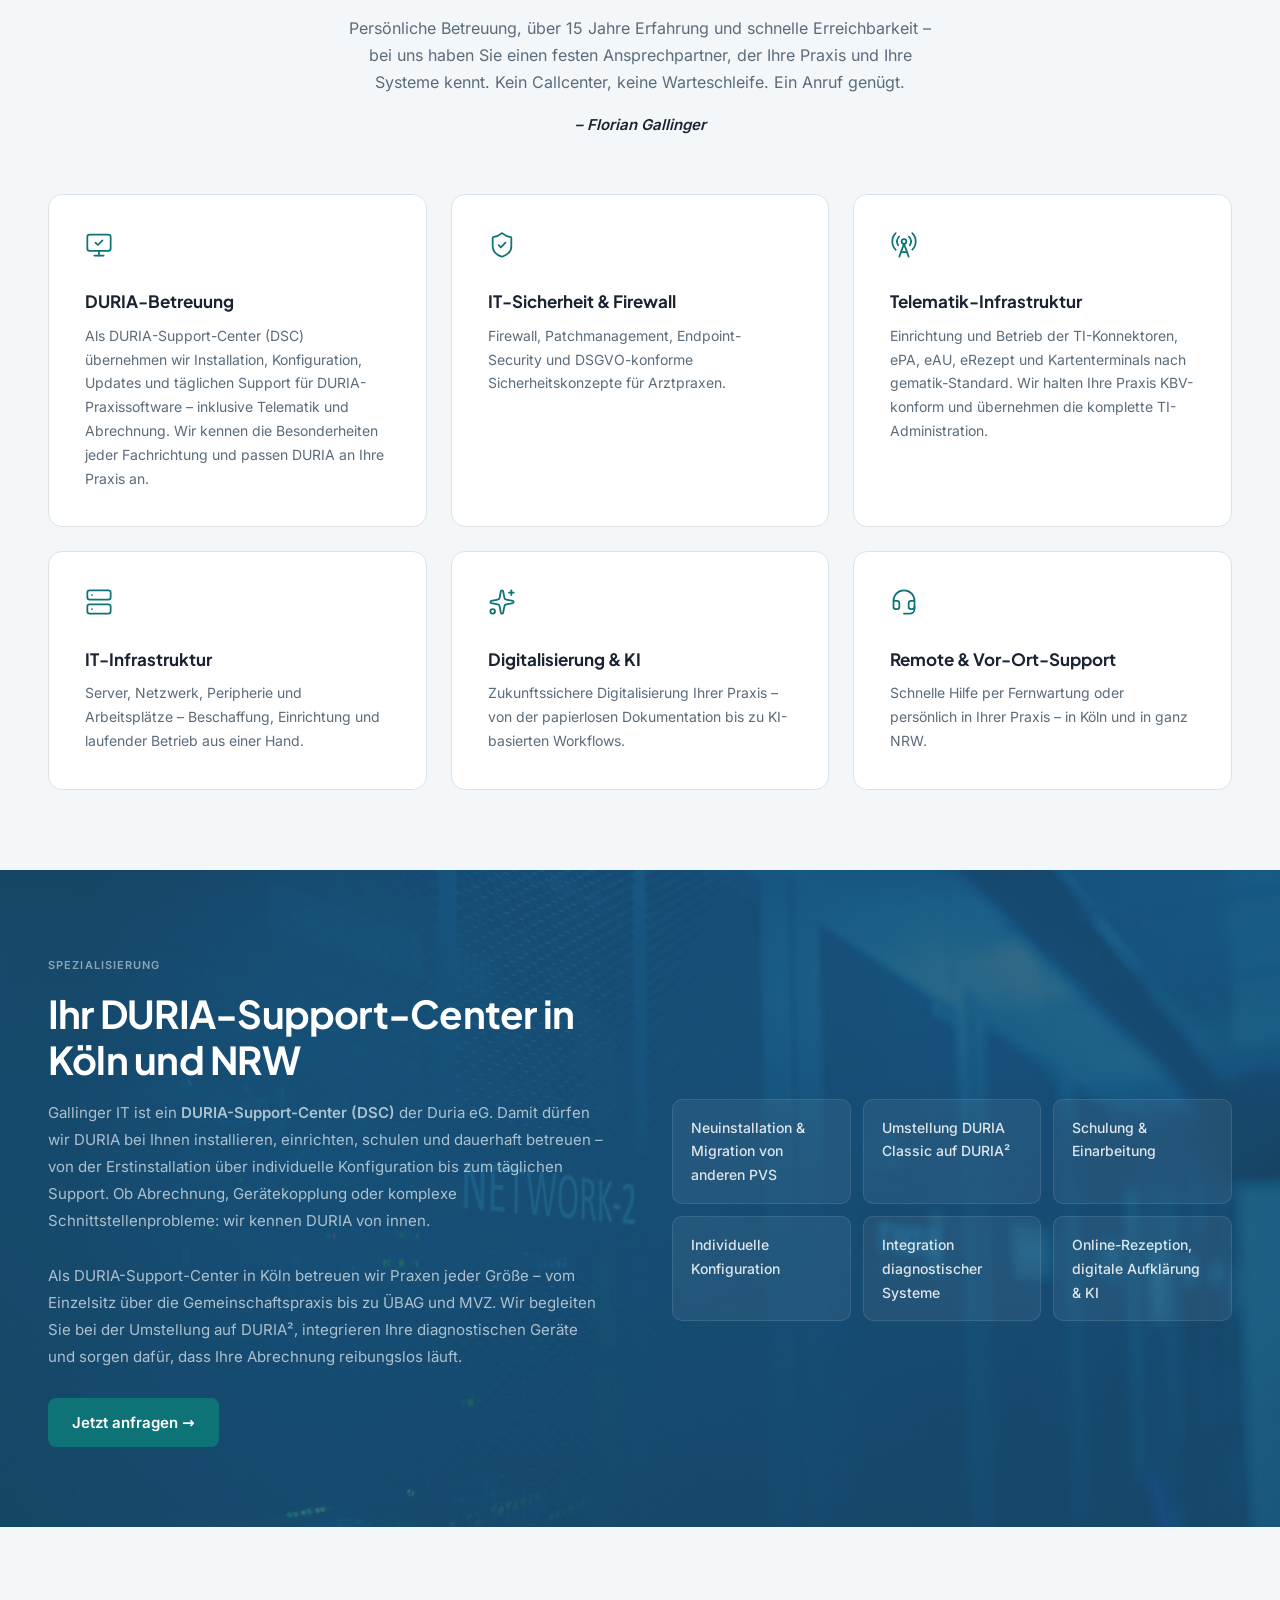
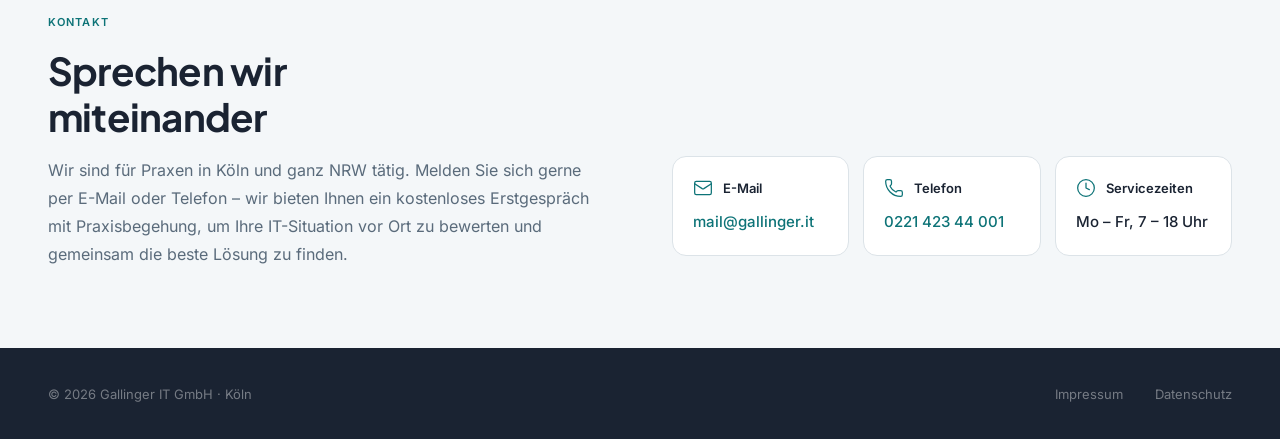
==== commit 81688777: "Seitencheck: Sitemap, Datenschutzerklärung, /index-Weiterleitung, Aufräumen - sitemap.xml: lastmod n" ====
--- a/index.html
+++ b/index.html
@@ -207,7 +207,6 @@
       <a class="duria-cta" href="mailto:mail@gallinger.it">Jetzt anfragen →</a>
     </div>
     <div class="duria-pills">
-      <div class="duria-pill">DURIA-Support-Center (DSC) der Duria eG</div>
       <div class="duria-pill">Neuinstallation &amp; Migration von anderen PVS</div>
       <div class="duria-pill">Umstellung DURIA Classic auf DURIA²</div>
       <div class="duria-pill">Schulung &amp; Einarbeitung</div>
--- a/css/style.css
+++ b/css/style.css
@@ -714,6 +714,14 @@
   margin-bottom: 0.75rem;
 }
 
+.prose-page ul {
+  font-size: 15px;
+  color: var(--ink-muted);
+  line-height: 1.75;
+  margin-bottom: 0.75rem;
+  padding-left: 1.25rem;
+}
+
 .prose-page a {
   color: var(--primary);
   text-decoration: none;
